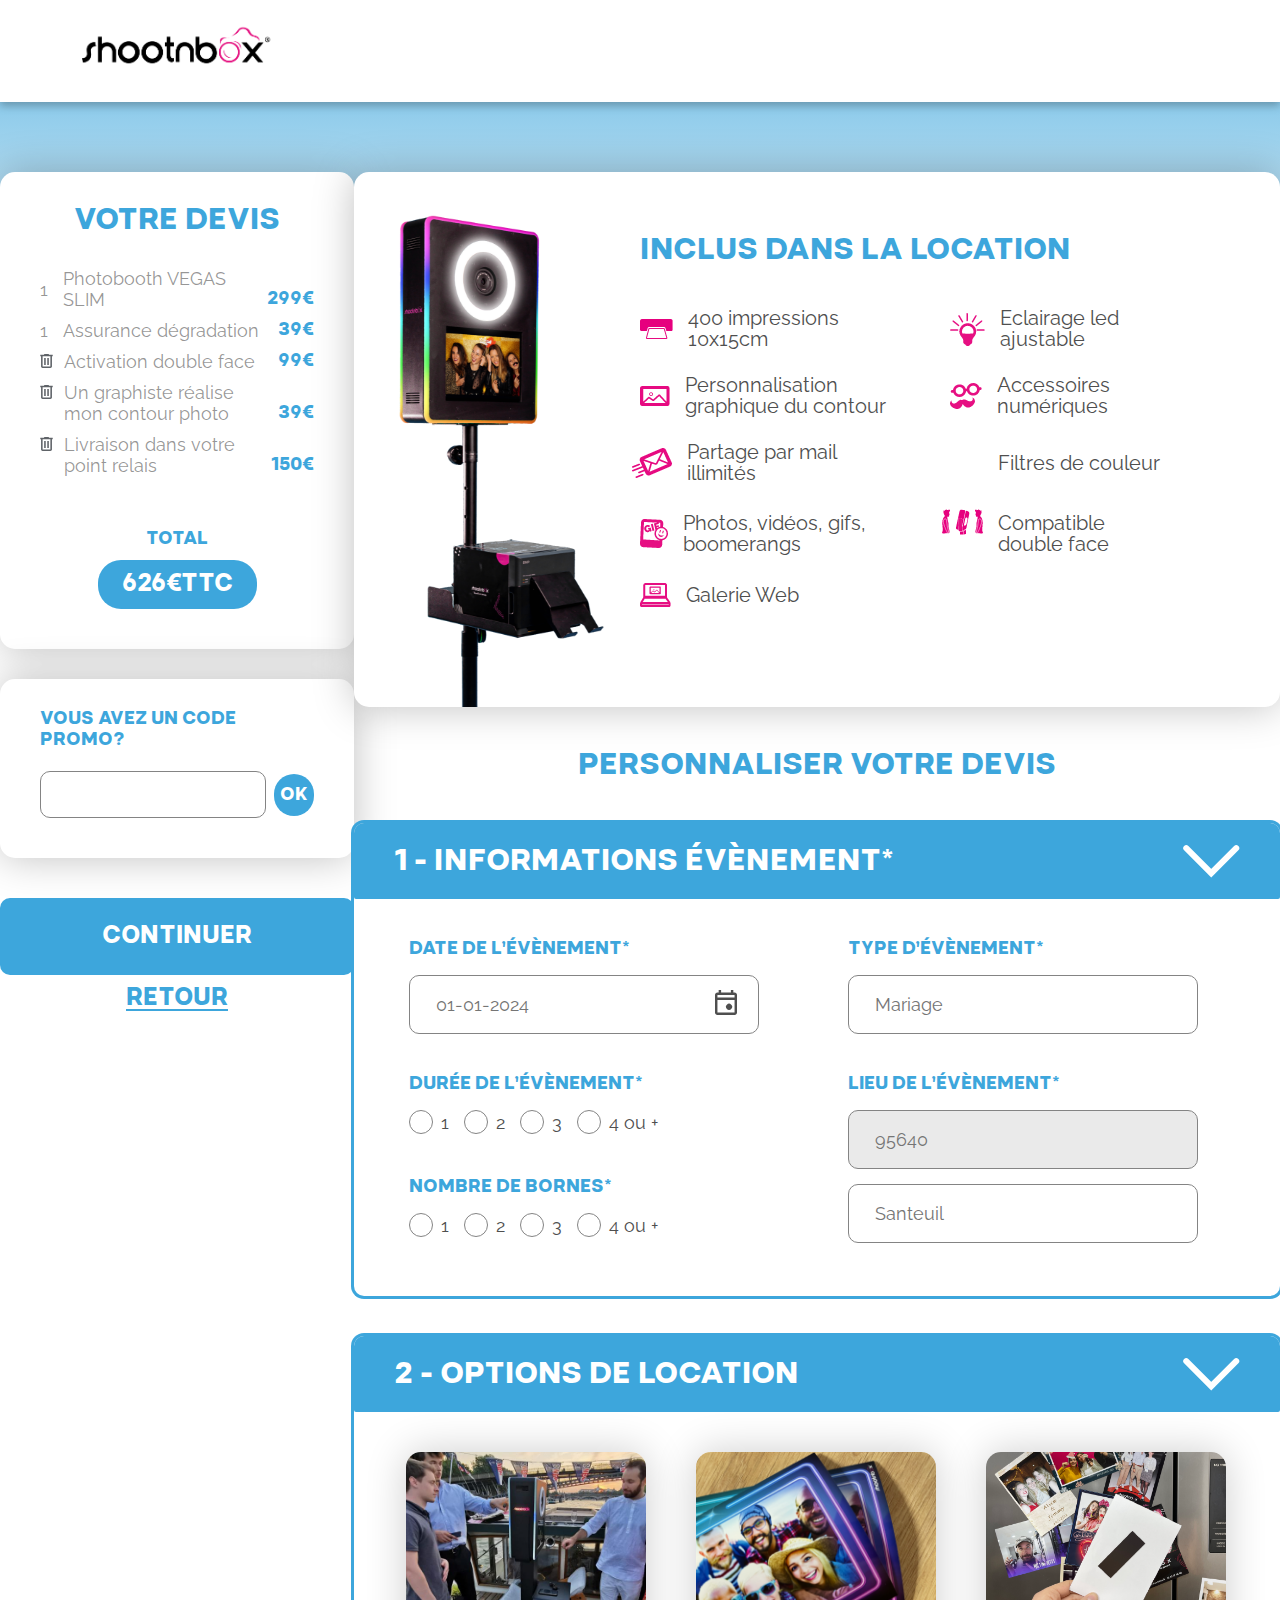
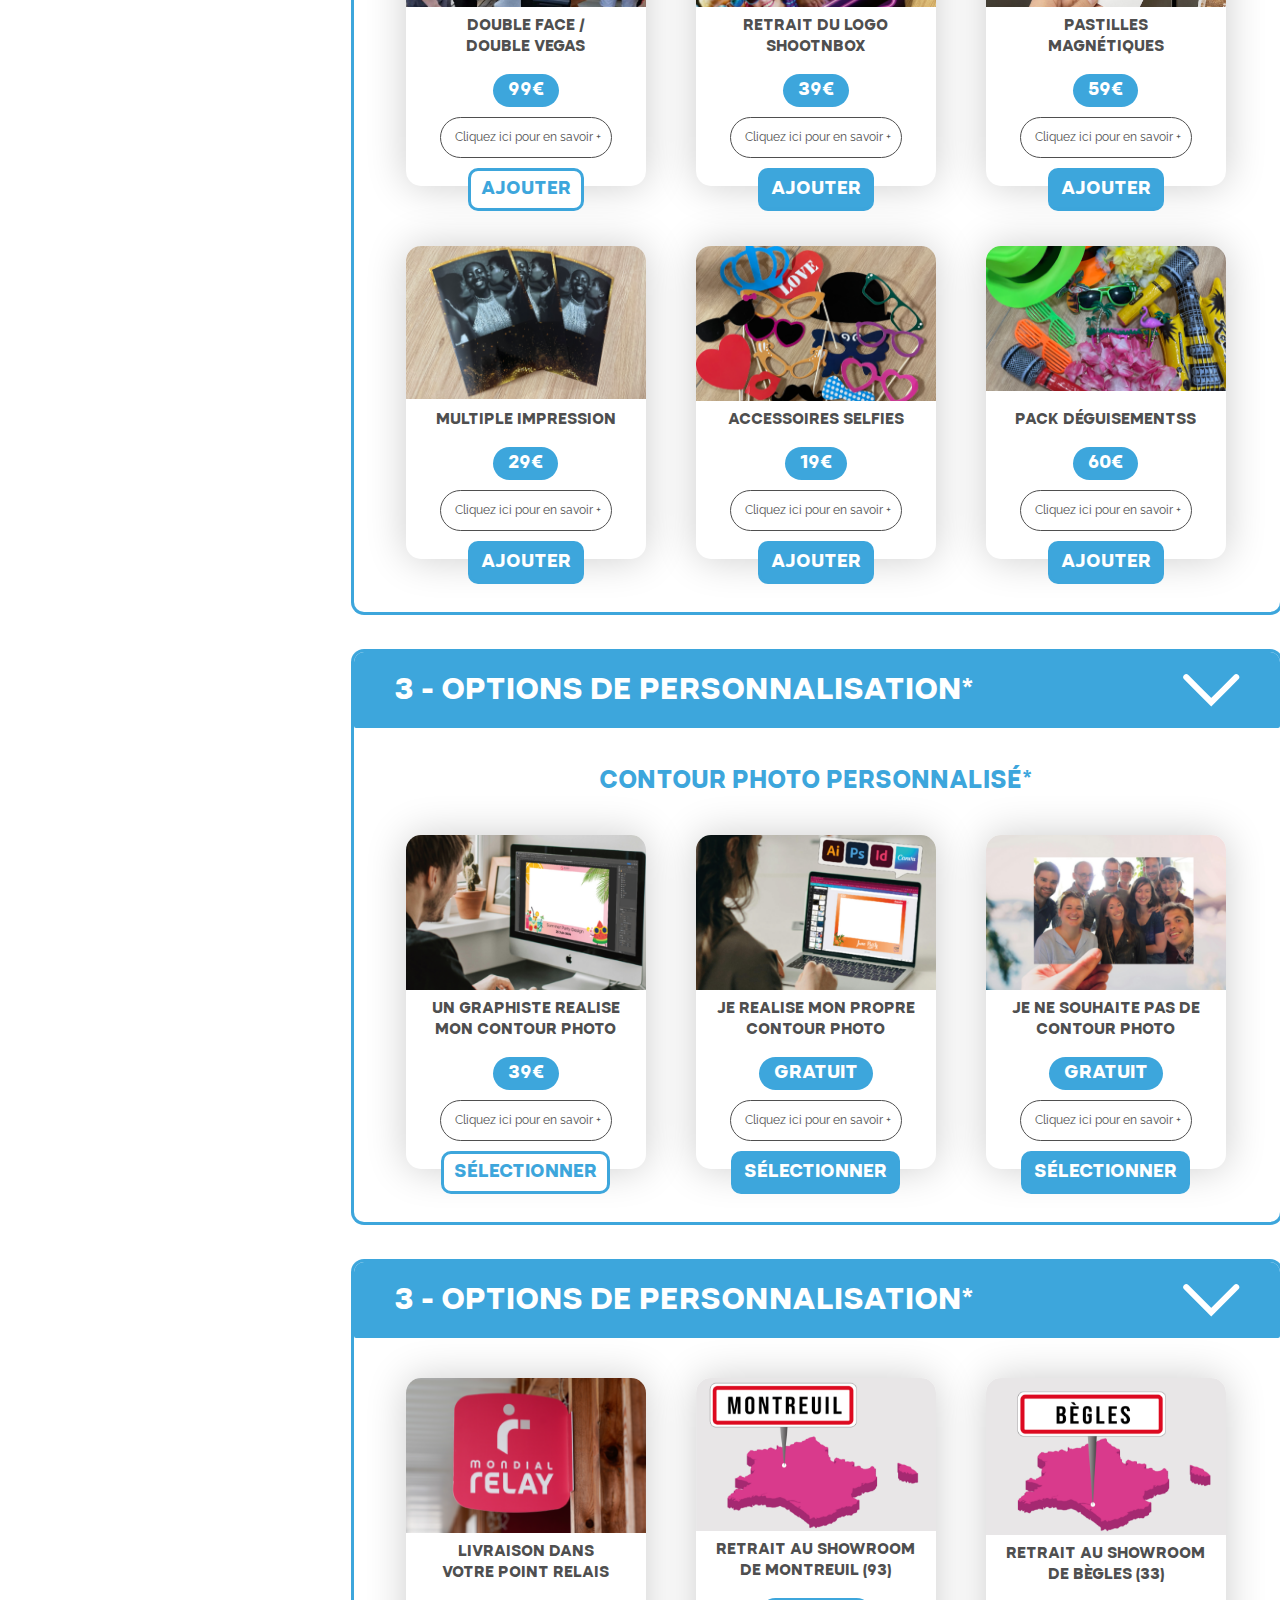
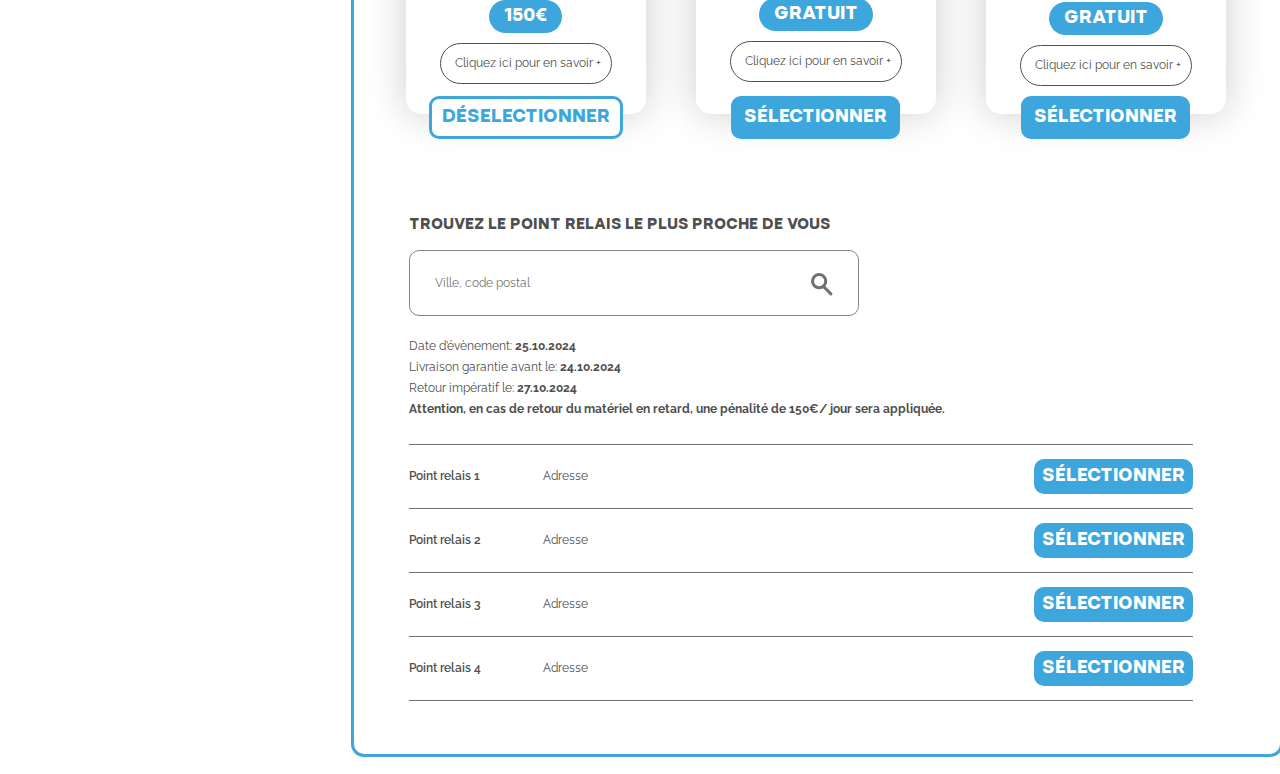
==== blue.html @ 7bb11d66 "init" ====
<!DOCTYPE html>
<html lang="ru">
<head>
    <meta charset="UTF-8">
    <meta name="viewport" content="width=device-width, initial-scale=1.0">

    <link rel="stylesheet" href="css/style.css">
    <link rel="icon" type="image/x-icon" href="favicon.ico">

    <title>shootnbox</title>
</head>
<body class="blue">
    <div class="wrapper">
        <header class="header">
            <div class="container">
                <img src="img/logo.svg" alt="shootnbox logo">
            </div>            
        </header>
        <main class="main">
            <section class="main-section">
                <div class="container cart-section">
                    <div class="cart__sidebar">
                        <div class="cart-sidebar__item cart__info">
                            <h3 class="title">VOTRE DEVIS</h3>
                            <ul class="cart-item__list">
                                <li class="cart-item__list-item primary-text">
                                    <span class="list-item__amount primary-text">1</span>
                                    Photobooth VEGAS SLIM
                                    <span class="list-item__price primary-text">299€</span>
                                </li>
                                <li class="cart-item__list-item primary-text">
                                    <span class="list-item__amount primary-text">1</span>
                                    Assurance dégradation
                                    <span class="list-item__price primary-text">39€</span>
                                </li>
                                <li class="cart-item__list-item primary-text">
                                    <button class="list-item__delete primary-text">
                                        <svg xmlns="http://www.w3.org/2000/svg" width="13" height="14" viewBox="0 0 12.68 14.265">
                                            <path id="delete_24dp_5F6368_FILL0_wght400_GRAD0_opsz24" d="M162.378-825.735a1.526,1.526,0,0,1-1.119-.466,1.526,1.526,0,0,1-.466-1.119v-10.3H160v-1.585h3.963V-840h4.755v.792h3.963v1.585h-.793v10.3a1.526,1.526,0,0,1-.466,1.119,1.526,1.526,0,0,1-1.119.466Zm7.925-11.888h-7.925v10.3H170.3Zm-6.34,8.718h1.585v-7.133h-1.585Zm3.17,0h1.585v-7.133h-1.585Zm-4.755-8.718v0Z" transform="translate(-160 840)" fill="#5f6368"/>
                                        </svg>                                          
                                    </button>
                                    Activation double face
                                    <span class="list-item__price primary-text">99€</span>
                                </li>
                                <li class="cart-item__list-item primary-text">
                                    <button class="list-item__delete primary-text">
                                        <svg xmlns="http://www.w3.org/2000/svg" width="13" height="14" viewBox="0 0 12.68 14.265">
                                            <path id="delete_24dp_5F6368_FILL0_wght400_GRAD0_opsz24" d="M162.378-825.735a1.526,1.526,0,0,1-1.119-.466,1.526,1.526,0,0,1-.466-1.119v-10.3H160v-1.585h3.963V-840h4.755v.792h3.963v1.585h-.793v10.3a1.526,1.526,0,0,1-.466,1.119,1.526,1.526,0,0,1-1.119.466Zm7.925-11.888h-7.925v10.3H170.3Zm-6.34,8.718h1.585v-7.133h-1.585Zm3.17,0h1.585v-7.133h-1.585Zm-4.755-8.718v0Z" transform="translate(-160 840)" fill="#5f6368"/>
                                        </svg>                                          
                                    </button>
                                    Un graphiste réalise mon contour photo
                                    <span class="list-item__price primary-text">39€</span>
                                </li>
                                <li class="cart-item__list-item primary-text">
                                    <button class="list-item__delete primary-text">
                                        <svg xmlns="http://www.w3.org/2000/svg" width="13" height="14" viewBox="0 0 12.68 14.265">
                                            <path id="delete_24dp_5F6368_FILL0_wght400_GRAD0_opsz24" d="M162.378-825.735a1.526,1.526,0,0,1-1.119-.466,1.526,1.526,0,0,1-.466-1.119v-10.3H160v-1.585h3.963V-840h4.755v.792h3.963v1.585h-.793v10.3a1.526,1.526,0,0,1-.466,1.119,1.526,1.526,0,0,1-1.119.466Zm7.925-11.888h-7.925v10.3H170.3Zm-6.34,8.718h1.585v-7.133h-1.585Zm3.17,0h1.585v-7.133h-1.585Zm-4.755-8.718v0Z" transform="translate(-160 840)" fill="#5f6368"/>
                                        </svg>                                          
                                    </button>
                                    Livraison dans votre point relais
                                    <span class="list-item__price primary-text">150€</span>
                                </li>
                            </ul>
                            <div class="cart-item__button-wrapper">
                                <p class="primary-text">TOTAL</p>
                                <button class="button text-large">626€TTC</button>
                            </div>
                        </div>
                        <div class="cart-sidebar__item cart__promo">
                            <p class="primary-text">VOUS AVEZ UN CODE PROMO?</p>
                            <div class="cart-promo__input-wrapper">
                                <input type="text" class="input primary-text">
                                <button class="button primary-text">OK</button>
                            </div>
                        </div>
                        <div class="cart-sidebar__button-wrapper">
                            <a href="#" class="button text-large">CONTINUER</a>
                            <a href="#" class="text-large">RETOUR</a>
                        </div>
                    </div>
                    <div class="cart__right">
                        <div class="cart__product-info">
                            <img src="img/product.png" alt="" class="procut-info__img">
                            <div class="product-info__content">
                                <h2 class="title">Inclus dans la location</h2>
                                <div class="product-info__advantages">
                                    <div class="product-info__advantages-item">
                                        <img src="img/product-svg1.png" alt="">
                                        <p class="primary-text">400 impressions <br>10x15cm</p>                                          
                                    </div>
                                    <div class="product-info__advantages-item">
                                        <img src="img/product-svg2.png" alt="">                                                                           
                                        <p class="primary-text">Eclairage led <br> ajustable</p>                                          
                                    </div>
                                    <div class="product-info__advantages-item">
                                        <img src="img/product-svg3.png" alt="">                                                                                                                                                                               
                                        <p class="primary-text">Personnalisation graphique du contour</p>                                          
                                    </div>
                                    <div class="product-info__advantages-item">
                                        <img src="img/product-svg4.png" alt="">                                                                                                                                                                               
                                        <p class="primary-text">Accessoires <br> numériques</p>                                          
                                    </div>
                                    <div class="product-info__advantages-item">
                                        <img src="img/product-svg5.png" alt="">                                                                                                                                                                               
                                        <p class="primary-text">Partage par mail <br>illimités</p>                                          
                                    </div>
                                    <div class="product-info__advantages-item">                                                                                                                                                                              
                                        <p class="primary-text">Filtres de couleur</p>                                          
                                    </div>
                                    <div class="product-info__advantages-item">
                                        <img src="img/product-svg6.png" alt="">                                                                                                                                                                               
                                        <p class="primary-text">Photos, vidéos, gifs, boomerangs</p>                                          
                                    </div>
                                    <div class="product-info__advantages-item">
                                        <img src="img/product-svg7.png" alt="">                                                                                                                                                                               
                                        <p class="primary-text">Compatible <br> double face</p>                                          
                                    </div>
                                    <div class="product-info__advantages-item">
                                        <img src="img/product-svg8.png" alt="">                                                                                                                                                                               
                                        <p class="primary-text">Galerie Web</p>                                          
                                    </div>
                                </div>
                            </div>
                        </div>
                        <div class="cart__personalization">
                            <h2 class="title">PERSONNALISER VOTRE DEVIS</h2>
                            <div class="cart-personalization__item">
                                <button class="cart-personalization__header">
                                    <h2 class="title">1 - INFORMATIONS ÉVÈNEMENT*</h2>
                                    <svg xmlns="http://www.w3.org/2000/svg" width="58.485" height="33.485" viewBox="0 0 58.485 33.485">
                                        <path id="Vector_4" data-name="Vector 4" d="M50,25,25,0,0,25" transform="translate(54.243 29.243) rotate(180)" fill="none" stroke="#fff" stroke-linecap="round" stroke-width="6"/>
                                    </svg>                                      
                                </button>
                                <div class="cart-personalization__dropdown personalization-dropdown__form-item">
                                    <div class="personalization-form__wrapper">
                                        <form class="personalization__form">
                                            <div class="personalization__input-wrapper">
                                                <label for="date" class="primary-text input__header">Date de l’évènement*</label>
                                                <input type="number" id="date" class="input" placeholder="01-01-2024">
                                                <button class="personalization__input-button">
                                                    <svg xmlns="http://www.w3.org/2000/svg" xmlns:xlink="http://www.w3.org/1999/xlink" width="22" height="25" viewBox="0 0 22 25">
                                                        <defs>
                                                          <clipPath id="clip-path">
                                                            <rect id="Calque_1_Frame_Clip_Content_Mask_" data-name="Calque_1 [Frame Clip Content Mask]" width="22" height="25" transform="translate(1135 1030)" fill="none"/>
                                                          </clipPath>
                                                        </defs>
                                                        <g id="Calque_1_Clip_Content_" data-name="Calque_1 (Clip Content)" transform="translate(-1135 -1030)" clip-path="url(#clip-path)">
                                                          <rect id="Calque_1_Frame_Background_" data-name="Calque_1 [Frame Background]" width="22" height="25" transform="translate(1135 1030)" fill="none"/>
                                                          <path id="Vector" d="M14.056,20a2.918,2.918,0,0,1-2.176-.913,3.22,3.22,0,0,1,0-4.45,3.05,3.05,0,0,1,4.351,0,3.22,3.22,0,0,1,0,4.45A2.946,2.946,0,0,1,14.056,20ZM2.444,25a2.329,2.329,0,0,1-1.723-.737A2.435,2.435,0,0,1,0,22.5V5A2.435,2.435,0,0,1,.721,3.237,2.329,2.329,0,0,1,2.444,2.5H3.667V0H6.111V2.5h9.778V0h2.444V2.5h1.222a2.329,2.329,0,0,1,1.723.737A2.435,2.435,0,0,1,22,5V22.5a2.435,2.435,0,0,1-.721,1.763A2.329,2.329,0,0,1,19.556,25Zm0-2.5H19.556V10H2.444Zm0-15H19.556V5H2.444Z" transform="translate(1135 1030)" fill="#4f4f4f"/>
                                                          <text id="durée_de_l_évènement" data-name="durée de l’évènement" transform="translate(804 1109.91)" fill="#da3a8d" font-size="18" font-family="Nominee-ExtraBold, Nominee" font-weight="800"><tspan x="0" y="14">DURÉE DE L’ÉVÈNEMENT</tspan></text>
                                                        </g>
                                                      </svg>                                                      
                                                </button>
                                            </div>
                                            <div class="personalization__input-wrapper">
                                                <label for="type" class="primary-text input__header">TYPE D’évènement*</label>
                                                <input type="text" id="type" class="input" placeholder="Mariage">
                                            </div>
                                        </form>
                                    </div>
                                    <div class="form-wrapper__container">
                                        <div class="personalization-form__wrapper">
                                            <form class="personalization__form personalization__form--radio">
                                                <p class="primary-text input__header">durée de l’évènement*</p>
                                                <div class="personalization__input-wrapper personalization__input-wrapper--radio">
                                                    <input type="radio" id="duration-1" name="duration" class="radio-input">
                                                    <label class="primary-text radio-input--style" for="duration-1">1</label>
                                                    <input type="radio" id="duration-2" name="duration" class="radio-input">
                                                    <label class="primary-text radio-input--style" for="duration-2">2</label>
                                                    <input type="radio" id="duration-3" name="duration" class="radio-input">
                                                    <label class="primary-text radio-input--style" for="duration-3">3</label>
                                                    <input type="radio" id="duration-4" name="duration" class="radio-input">
                                                    <label class="primary-text radio-input--style" for="duration-4">4 ou +</label>
                                                </div>
                                            </form>
                                            <form class="personalization__form personalization__form--radio">
                                                <p class="primary-text input__header">NOMBRE DE BORNES*</p>
                                                <div class="personalization__input-wrapper personalization__input-wrapper--radio">
                                                    <input type="radio" id="number-1" name="number" class="radio-input">
                                                    <label class="primary-text radio-input--style" for="number-1">1</label>
                                                    <input type="radio" id="number-2" name="number" class="radio-input">
                                                    <label class="primary-text radio-input--style" for="number-2">2</label>
                                                    <input type="radio" id="number-3" name="number" class="radio-input">
                                                    <label class="primary-text radio-input--style" for="number-3">3</label>
                                                    <input type="radio" id="number-4" name="number" class="radio-input">
                                                    <label class="primary-text radio-input--style" for="number-4">4 ou +</label>
                                                </div>
                                            </form>
                                        </div>
                                        <div class="personalization-form__wrapper">
                                            <form class="personalization__form">
                                                <div class="personalization__input-wrapper">
                                                    <label for="" class="primary-text input__header">LIEU de l’évènement*</label>
                                                    <input type="number" id="postcode" class="input" placeholder="95640" disabled>
                                                    <input type="city" id="type" class="input" placeholder="Santeuil">
                                                </div>
                                            </form>
                                        </div>
                                    </div>
                                </div>
                            </div>
                            <div class="cart-personalization__item">
                                <button class="cart-personalization__header">
                                    <h2 class="title">2 - OPTIONS de LOCATION</h2>
                                    <svg xmlns="http://www.w3.org/2000/svg" width="58.485" height="33.485" viewBox="0 0 58.485 33.485">
                                        <path id="Vector_4" data-name="Vector 4" d="M50,25,25,0,0,25" transform="translate(54.243 29.243) rotate(180)" fill="none" stroke="#fff" stroke-linecap="round" stroke-width="6"/>
                                    </svg>                                      
                                </button>
                                <div class="cart-personalization__dropdown">                     
                                    <div class="dropdown-card__wrapper">
                                        <div class="dropdown-card">
                                            <div class="dropdown-card__content">
                                                <img src="img/dropdown1.png" alt="" class="dropdown-card__img" style>
                                                <h3 class="primary-text">DOUBLE FACE / <br> DOUBLE VEGAS</h3>
                                                <span class="primary-text dropdown-card__price">99€</span>
                                                <button class="primary-text dropdown-card__details">Cliquez ici pour en savoir +</button>
                                            </div>
                                            <div class="dropdown-card__details-info" style="display: none;">
                                                <svg xmlns="http://www.w3.org/2000/svg" width="22" height="22" viewBox="0 0 22 22">
                                                    <g id="Сгруппировать_5" data-name="Сгруппировать 5" transform="translate(-1174 -2522)">
                                                      <g id="Ellipse_18" data-name="Ellipse 18" transform="translate(1174 2522)" fill="none" stroke="#4f4f4f" stroke-width="1">
                                                        <circle cx="11" cy="11" r="11" stroke="none"/>
                                                        <circle cx="11" cy="11" r="10.5" fill="none"/>
                                                      </g>
                                                      <g id="Сгруппировать_4" data-name="Сгруппировать 4" transform="translate(870 2163.5)">
                                                        <line id="Линия_1" data-name="Линия 1" x1="9" y2="10" transform="translate(310.5 364.5)" fill="none" stroke="#4f4f4f" stroke-linecap="round" stroke-width="2"/>
                                                        <line id="Линия_2" data-name="Линия 2" x2="9" y2="10" transform="translate(310.5 364.5)" fill="none" stroke="#4f4f4f" stroke-linecap="round" stroke-width="2"/>
                                                      </g>
                                                    </g>
                                                </svg>
                                                <h3 class="primary-text">JE RÉALISE MON PROPRE CONTOUR PHOTO</h3>
                                                 <p class="primary-text">Retrouvez notre catalogue de contour photo via notre outil en ligne gratuit. Vous pouvez ainsi choisir votre contour et ajouter le texte de votre choix.</p>                                                                                
                                            </div>
                                            <button class="dropdown-card__button dropdown-card__button--active button primary-text">AJOUTER</button>
                                        </div>
                                        <div class="dropdown-card">
                                            <div class="dropdown-card__content">
                                                <img src="img/dropdown2.png" alt="" class="dropdown-card__img">
                                                <h3 class="primary-text">RETRAIT DU LOGO SHOOTNBOX</h3>
                                                <span class="primary-text dropdown-card__price">39€</span>
                                                <button class="primary-text dropdown-card__details">Cliquez ici pour en savoir +</button>
                                            </div>
                                            <div class="dropdown-card__details-info" style="display: none;">
                                                <svg xmlns="http://www.w3.org/2000/svg" width="22" height="22" viewBox="0 0 22 22">
                                                    <g id="Сгруппировать_5" data-name="Сгруппировать 5" transform="translate(-1174 -2522)">
                                                      <g id="Ellipse_18" data-name="Ellipse 18" transform="translate(1174 2522)" fill="none" stroke="#4f4f4f" stroke-width="1">
                                                        <circle cx="11" cy="11" r="11" stroke="none"/>
                                                        <circle cx="11" cy="11" r="10.5" fill="none"/>
                                                      </g>
                                                      <g id="Сгруппировать_4" data-name="Сгруппировать 4" transform="translate(870 2163.5)">
                                                        <line id="Линия_1" data-name="Линия 1" x1="9" y2="10" transform="translate(310.5 364.5)" fill="none" stroke="#4f4f4f" stroke-linecap="round" stroke-width="2"/>
                                                        <line id="Линия_2" data-name="Линия 2" x2="9" y2="10" transform="translate(310.5 364.5)" fill="none" stroke="#4f4f4f" stroke-linecap="round" stroke-width="2"/>
                                                      </g>
                                                    </g>
                                                </svg>
                                                <h3 class="primary-text">JE RÉALISE MON PROPRE CONTOUR PHOTO</h3>
                                                 <p class="primary-text">Retrouvez notre catalogue de contour photo via notre outil en ligne gratuit. Vous pouvez ainsi choisir votre contour et ajouter le texte de votre choix.</p>                                                                                
                                            </div>
                                            <button class="dropdown-card__button button primary-text">AJOUTER</button>
                                        </div>
                                        <div class="dropdown-card">
                                            <div class="dropdown-card__content">
                                                <img src="img/dropdown3.png" alt="" class="dropdown-card__img">
                                                <h3 class="primary-text">PASTILLES <br>MAGNÉTIQUES</h3>
                                                <span class="primary-text dropdown-card__price">59€</span>
                                                <button class="primary-text dropdown-card__details">Cliquez ici pour en savoir +</button>
                                            </div>
                                            <div class="dropdown-card__details-info" style="display: none;">
                                                <svg xmlns="http://www.w3.org/2000/svg" width="22" height="22" viewBox="0 0 22 22">
                                                    <g id="Сгруппировать_5" data-name="Сгруппировать 5" transform="translate(-1174 -2522)">
                                                      <g id="Ellipse_18" data-name="Ellipse 18" transform="translate(1174 2522)" fill="none" stroke="#4f4f4f" stroke-width="1">
                                                        <circle cx="11" cy="11" r="11" stroke="none"/>
                                                        <circle cx="11" cy="11" r="10.5" fill="none"/>
                                                      </g>
                                                      <g id="Сгруппировать_4" data-name="Сгруппировать 4" transform="translate(870 2163.5)">
                                                        <line id="Линия_1" data-name="Линия 1" x1="9" y2="10" transform="translate(310.5 364.5)" fill="none" stroke="#4f4f4f" stroke-linecap="round" stroke-width="2"/>
                                                        <line id="Линия_2" data-name="Линия 2" x2="9" y2="10" transform="translate(310.5 364.5)" fill="none" stroke="#4f4f4f" stroke-linecap="round" stroke-width="2"/>
                                                      </g>
                                                    </g>
                                                </svg>
                                                <h3 class="primary-text">JE RÉALISE MON PROPRE CONTOUR PHOTO</h3>
                                                 <p class="primary-text">Retrouvez notre catalogue de contour photo via notre outil en ligne gratuit. Vous pouvez ainsi choisir votre contour et ajouter le texte de votre choix.</p>                                                                                
                                            </div>
                                            <button class="dropdown-card__button button primary-text">AJOUTER</button>
                                        </div>
                                        <div class="dropdown-card">
                                            <div class="dropdown-card__content">
                                                <img src="img/dropdown4.png" alt="" class="dropdown-card__img">
                                                <h3 class="primary-text">MULTIPLE IMPRESSION</h3>
                                                <span class="primary-text dropdown-card__price">29€</span>
                                                <button class="primary-text dropdown-card__details">Cliquez ici pour en savoir +</button>
                                            </div>
                                            <div class="dropdown-card__details-info" style="display: none;">
                                                <svg xmlns="http://www.w3.org/2000/svg" width="22" height="22" viewBox="0 0 22 22">
                                                    <g id="Сгруппировать_5" data-name="Сгруппировать 5" transform="translate(-1174 -2522)">
                                                      <g id="Ellipse_18" data-name="Ellipse 18" transform="translate(1174 2522)" fill="none" stroke="#4f4f4f" stroke-width="1">
                                                        <circle cx="11" cy="11" r="11" stroke="none"/>
                                                        <circle cx="11" cy="11" r="10.5" fill="none"/>
                                                      </g>
                                                      <g id="Сгруппировать_4" data-name="Сгруппировать 4" transform="translate(870 2163.5)">
                                                        <line id="Линия_1" data-name="Линия 1" x1="9" y2="10" transform="translate(310.5 364.5)" fill="none" stroke="#4f4f4f" stroke-linecap="round" stroke-width="2"/>
                                                        <line id="Линия_2" data-name="Линия 2" x2="9" y2="10" transform="translate(310.5 364.5)" fill="none" stroke="#4f4f4f" stroke-linecap="round" stroke-width="2"/>
                                                      </g>
                                                    </g>
                                                </svg>
                                                <h3 class="primary-text">JE RÉALISE MON PROPRE CONTOUR PHOTO</h3>
                                                 <p class="primary-text">Retrouvez notre catalogue de contour photo via notre outil en ligne gratuit. Vous pouvez ainsi choisir votre contour et ajouter le texte de votre choix.</p>                                                                                
                                            </div>
                                            <button class="dropdown-card__button button primary-text">AJOUTER</button>
                                        </div>
                                        <div class="dropdown-card">
                                            <div class="dropdown-card__content">
                                                <img src="img/dropdown5.png" alt="" class="dropdown-card__img">
                                                <h3 class="primary-text">ACCESSOIRES SELFIES</h3>
                                                <span class="primary-text dropdown-card__price">19€</span>
                                                <button class="primary-text dropdown-card__details">Cliquez ici pour en savoir +</button>
                                            </div>
                                            <div class="dropdown-card__details-info" style="display: none;">
                                                <svg xmlns="http://www.w3.org/2000/svg" width="22" height="22" viewBox="0 0 22 22">
                                                    <g id="Сгруппировать_5" data-name="Сгруппировать 5" transform="translate(-1174 -2522)">
                                                      <g id="Ellipse_18" data-name="Ellipse 18" transform="translate(1174 2522)" fill="none" stroke="#4f4f4f" stroke-width="1">
                                                        <circle cx="11" cy="11" r="11" stroke="none"/>
                                                        <circle cx="11" cy="11" r="10.5" fill="none"/>
                                                      </g>
                                                      <g id="Сгруппировать_4" data-name="Сгруппировать 4" transform="translate(870 2163.5)">
                                                        <line id="Линия_1" data-name="Линия 1" x1="9" y2="10" transform="translate(310.5 364.5)" fill="none" stroke="#4f4f4f" stroke-linecap="round" stroke-width="2"/>
                                                        <line id="Линия_2" data-name="Линия 2" x2="9" y2="10" transform="translate(310.5 364.5)" fill="none" stroke="#4f4f4f" stroke-linecap="round" stroke-width="2"/>
                                                      </g>
                                                    </g>
                                                </svg>
                                                <h3 class="primary-text">JE RÉALISE MON PROPRE CONTOUR PHOTO</h3>
                                                 <p class="primary-text">Retrouvez notre catalogue de contour photo via notre outil en ligne gratuit. Vous pouvez ainsi choisir votre contour et ajouter le texte de votre choix.</p>                                                                                
                                            </div>
                                            <button class="dropdown-card__button button primary-text">AJOUTER</button>
                                        </div>
                                        <div class="dropdown-card">
                                            <div class="dropdown-card__content">
                                                <img src="img/dropdown6.png" alt="" class="dropdown-card__img">
                                                <h3 class="primary-text">PACK DÉGUISEMENTSS</h3>
                                                <span class="primary-text dropdown-card__price">60€</span>
                                                <button class="primary-text dropdown-card__details">Cliquez ici pour en savoir +</button>
                                            </div>
                                            <div class="dropdown-card__details-info" style="display: none;">
                                                <svg xmlns="http://www.w3.org/2000/svg" width="22" height="22" viewBox="0 0 22 22">
                                                    <g id="Сгруппировать_5" data-name="Сгруппировать 5" transform="translate(-1174 -2522)">
                                                      <g id="Ellipse_18" data-name="Ellipse 18" transform="translate(1174 2522)" fill="none" stroke="#4f4f4f" stroke-width="1">
                                                        <circle cx="11" cy="11" r="11" stroke="none"/>
                                                        <circle cx="11" cy="11" r="10.5" fill="none"/>
                                                      </g>
                                                      <g id="Сгруппировать_4" data-name="Сгруппировать 4" transform="translate(870 2163.5)">
                                                        <line id="Линия_1" data-name="Линия 1" x1="9" y2="10" transform="translate(310.5 364.5)" fill="none" stroke="#4f4f4f" stroke-linecap="round" stroke-width="2"/>
                                                        <line id="Линия_2" data-name="Линия 2" x2="9" y2="10" transform="translate(310.5 364.5)" fill="none" stroke="#4f4f4f" stroke-linecap="round" stroke-width="2"/>
                                                      </g>
                                                    </g>
                                                </svg>
                                                <h3 class="primary-text">JE RÉALISE MON PROPRE CONTOUR PHOTO</h3>
                                                 <p class="primary-text">Retrouvez notre catalogue de contour photo via notre outil en ligne gratuit. Vous pouvez ainsi choisir votre contour et ajouter le texte de votre choix.</p>                                                                                
                                            </div>
                                            <button class="dropdown-card__button button primary-text">AJOUTER</button>
                                        </div>
                                    </div>
                                </div>
                            </div>
                            <div class="cart-personalization__item">
                                <button class="cart-personalization__header">
                                    <h2 class="title">3 - OPTIONS de PERSONNALISATION*</h2>
                                    <svg xmlns="http://www.w3.org/2000/svg" width="58.485" height="33.485" viewBox="0 0 58.485 33.485">
                                        <path id="Vector_4" data-name="Vector 4" d="M50,25,25,0,0,25" transform="translate(54.243 29.243) rotate(180)" fill="none" stroke="#fff" stroke-linecap="round" stroke-width="6"/>
                                    </svg>                                      
                                </button>
                                <div class="cart-personalization__dropdown">
                                    <h2 class="text-large">CONTOUR PHOTO PERSONNALISÉ*</h2>
                                    <div class="dropdown-card__wrapper">
                                        <div class="dropdown-card">
                                            <div class="dropdown-card__content">
                                                <img src="img/dropdown7.png" alt="" class="dropdown-card__img" style>
                                                <h3 class="primary-text">un graphiste realise <br>mon contour PHOTO</h3>
                                                <span class="primary-text dropdown-card__price">39€</span>
                                                <button class="primary-text dropdown-card__details">Cliquez ici pour en savoir +</button>
                                            </div>
                                            <div class="dropdown-card__details-info" style="display: none;">
                                                <svg xmlns="http://www.w3.org/2000/svg" width="22" height="22" viewBox="0 0 22 22">
                                                    <g id="Сгруппировать_5" data-name="Сгруппировать 5" transform="translate(-1174 -2522)">
                                                      <g id="Ellipse_18" data-name="Ellipse 18" transform="translate(1174 2522)" fill="none" stroke="#4f4f4f" stroke-width="1">
                                                        <circle cx="11" cy="11" r="11" stroke="none"/>
                                                        <circle cx="11" cy="11" r="10.5" fill="none"/>
                                                      </g>
                                                      <g id="Сгруппировать_4" data-name="Сгруппировать 4" transform="translate(870 2163.5)">
                                                        <line id="Линия_1" data-name="Линия 1" x1="9" y2="10" transform="translate(310.5 364.5)" fill="none" stroke="#4f4f4f" stroke-linecap="round" stroke-width="2"/>
                                                        <line id="Линия_2" data-name="Линия 2" x2="9" y2="10" transform="translate(310.5 364.5)" fill="none" stroke="#4f4f4f" stroke-linecap="round" stroke-width="2"/>
                                                      </g>
                                                    </g>
                                                </svg>
                                                <h3 class="primary-text">JE RÉALISE MON PROPRE CONTOUR PHOTO</h3>
                                                 <p class="primary-text">Retrouvez notre catalogue de contour photo via notre outil en ligne gratuit. Vous pouvez ainsi choisir votre contour et ajouter le texte de votre choix.</p>                                                                                
                                            </div>
                                            <button class="dropdown-card__button dropdown-card__button--active button primary-text">SÉLECTIONNER</button>
                                        </div>
                                        <div class="dropdown-card">
                                            <div class="dropdown-card__content">
                                                <img src="img/dropdown8.png" alt="" class="dropdown-card__img">
                                                <h3 class="primary-text">JE REALISE MON PROPRE CONTOUR PHOTO</h3>
                                                <span class="primary-text dropdown-card__price">GRATUIT</span>
                                                <button class="primary-text dropdown-card__details">Cliquez ici pour en savoir +</button>
                                            </div>
                                            <div class="dropdown-card__details-info" style="display: none;">
                                                <svg xmlns="http://www.w3.org/2000/svg" width="22" height="22" viewBox="0 0 22 22">
                                                    <g id="Сгруппировать_5" data-name="Сгруппировать 5" transform="translate(-1174 -2522)">
                                                      <g id="Ellipse_18" data-name="Ellipse 18" transform="translate(1174 2522)" fill="none" stroke="#4f4f4f" stroke-width="1">
                                                        <circle cx="11" cy="11" r="11" stroke="none"/>
                                                        <circle cx="11" cy="11" r="10.5" fill="none"/>
                                                      </g>
                                                      <g id="Сгруппировать_4" data-name="Сгруппировать 4" transform="translate(870 2163.5)">
                                                        <line id="Линия_1" data-name="Линия 1" x1="9" y2="10" transform="translate(310.5 364.5)" fill="none" stroke="#4f4f4f" stroke-linecap="round" stroke-width="2"/>
                                                        <line id="Линия_2" data-name="Линия 2" x2="9" y2="10" transform="translate(310.5 364.5)" fill="none" stroke="#4f4f4f" stroke-linecap="round" stroke-width="2"/>
                                                      </g>
                                                    </g>
                                                </svg>
                                                <h3 class="primary-text">JE RÉALISE MON PROPRE CONTOUR PHOTO</h3>
                                                 <p class="primary-text">Retrouvez notre catalogue de contour photo via notre outil en ligne gratuit. Vous pouvez ainsi choisir votre contour et ajouter le texte de votre choix.</p>                                                                                
                                            </div>
                                            <button class="dropdown-card__button button primary-text">SÉLECTIONNER</button>
                                        </div>
                                        <div class="dropdown-card">
                                            <div class="dropdown-card__content">
                                                <img src="img/dropdown9.png" alt="" class="dropdown-card__img">
                                                <h3 class="primary-text">JE NE SOUHAITE PAS DE CONTOUR PHOTO</h3>
                                                <span class="primary-text dropdown-card__price">GRATUIT</span>
                                                <button class="primary-text dropdown-card__details">Cliquez ici pour en savoir +</button>
                                            </div>
                                            <div class="dropdown-card__details-info" style="display: none;">
                                                <svg xmlns="http://www.w3.org/2000/svg" width="22" height="22" viewBox="0 0 22 22">
                                                    <g id="Сгруппировать_5" data-name="Сгруппировать 5" transform="translate(-1174 -2522)">
                                                      <g id="Ellipse_18" data-name="Ellipse 18" transform="translate(1174 2522)" fill="none" stroke="#4f4f4f" stroke-width="1">
                                                        <circle cx="11" cy="11" r="11" stroke="none"/>
                                                        <circle cx="11" cy="11" r="10.5" fill="none"/>
                                                      </g>
                                                      <g id="Сгруппировать_4" data-name="Сгруппировать 4" transform="translate(870 2163.5)">
                                                        <line id="Линия_1" data-name="Линия 1" x1="9" y2="10" transform="translate(310.5 364.5)" fill="none" stroke="#4f4f4f" stroke-linecap="round" stroke-width="2"/>
                                                        <line id="Линия_2" data-name="Линия 2" x2="9" y2="10" transform="translate(310.5 364.5)" fill="none" stroke="#4f4f4f" stroke-linecap="round" stroke-width="2"/>
                                                      </g>
                                                    </g>
                                                </svg>
                                                <h3 class="primary-text">JE RÉALISE MON PROPRE CONTOUR PHOTO</h3>
                                                 <p class="primary-text">Retrouvez notre catalogue de contour photo via notre outil en ligne gratuit. Vous pouvez ainsi choisir votre contour et ajouter le texte de votre choix.</p>                                                                                
                                            </div>
                                            <button class="dropdown-card__button button primary-text">SÉLECTIONNER</button>
                                        </div>
                                    </div>  
                                </div>
                            </div>
                            <div class="cart-personalization__item">
                                <button class="cart-personalization__header">
                                    <h2 class="title">3 - OPTIONS de PERSONNALISATION*</h2>
                                    <svg xmlns="http://www.w3.org/2000/svg" width="58.485" height="33.485" viewBox="0 0 58.485 33.485">
                                        <path id="Vector_4" data-name="Vector 4" d="M50,25,25,0,0,25" transform="translate(54.243 29.243) rotate(180)" fill="none" stroke="#fff" stroke-linecap="round" stroke-width="6"/>
                                    </svg>                                      
                                </button>
                                <div class="cart-personalization__dropdown cart-personalization__dropdown-adress">
                                    <div class="dropdown-card__wrapper">
                                        <div class="dropdown-card">
                                            <div class="dropdown-card__content">
                                                <img src="img/dropdown10.png" alt="" class="dropdown-card__img" style>
                                                <h3 class="primary-text">LIVRAISON dans <br> votre point relais</h3>
                                                <span class="primary-text dropdown-card__price">150€</span>
                                                <button class="primary-text dropdown-card__details">Cliquez ici pour en savoir +</button>
                                            </div>
                                            <div class="dropdown-card__details-info" style="display: none;">
                                                <svg xmlns="http://www.w3.org/2000/svg" width="22" height="22" viewBox="0 0 22 22">
                                                    <g id="Сгруппировать_5" data-name="Сгруппировать 5" transform="translate(-1174 -2522)">
                                                      <g id="Ellipse_18" data-name="Ellipse 18" transform="translate(1174 2522)" fill="none" stroke="#4f4f4f" stroke-width="1">
                                                        <circle cx="11" cy="11" r="11" stroke="none"/>
                                                        <circle cx="11" cy="11" r="10.5" fill="none"/>
                                                      </g>
                                                      <g id="Сгруппировать_4" data-name="Сгруппировать 4" transform="translate(870 2163.5)">
                                                        <line id="Линия_1" data-name="Линия 1" x1="9" y2="10" transform="translate(310.5 364.5)" fill="none" stroke="#4f4f4f" stroke-linecap="round" stroke-width="2"/>
                                                        <line id="Линия_2" data-name="Линия 2" x2="9" y2="10" transform="translate(310.5 364.5)" fill="none" stroke="#4f4f4f" stroke-linecap="round" stroke-width="2"/>
                                                      </g>
                                                    </g>
                                                </svg>
                                                <h3 class="primary-text">JE RÉALISE MON PROPRE CONTOUR PHOTO</h3>
                                                 <p class="primary-text">Retrouvez notre catalogue de contour photo via notre outil en ligne gratuit. Vous pouvez ainsi choisir votre contour et ajouter le texte de votre choix.</p>                                                                                
                                            </div>
                                            <button class="dropdown-card__button dropdown-card__button--active button primary-text">DÉSELECTIONNER</button>
                                        </div>
                                        <div class="dropdown-card">
                                            <div class="dropdown-card__content">
                                                <img src="img/dropdown11.png" alt="" class="dropdown-card__img">
                                                <h3 class="primary-text">RETRAIT AU SHOWROOM <br> DE MONTREUIL (93)</h3>
                                                <span class="primary-text dropdown-card__price">GRATUIT</span>
                                                <button class="primary-text dropdown-card__details">Cliquez ici pour en savoir +</button>
                                            </div>
                                            <div class="dropdown-card__details-info" style="display: none;">
                                                <svg xmlns="http://www.w3.org/2000/svg" width="22" height="22" viewBox="0 0 22 22">
                                                    <g id="Сгруппировать_5" data-name="Сгруппировать 5" transform="translate(-1174 -2522)">
                                                      <g id="Ellipse_18" data-name="Ellipse 18" transform="translate(1174 2522)" fill="none" stroke="#4f4f4f" stroke-width="1">
                                                        <circle cx="11" cy="11" r="11" stroke="none"/>
                                                        <circle cx="11" cy="11" r="10.5" fill="none"/>
                                                      </g>
                                                      <g id="Сгруппировать_4" data-name="Сгруппировать 4" transform="translate(870 2163.5)">
                                                        <line id="Линия_1" data-name="Линия 1" x1="9" y2="10" transform="translate(310.5 364.5)" fill="none" stroke="#4f4f4f" stroke-linecap="round" stroke-width="2"/>
                                                        <line id="Линия_2" data-name="Линия 2" x2="9" y2="10" transform="translate(310.5 364.5)" fill="none" stroke="#4f4f4f" stroke-linecap="round" stroke-width="2"/>
                                                      </g>
                                                    </g>
                                                </svg>
                                                <h3 class="primary-text">JE RÉALISE MON PROPRE CONTOUR PHOTO</h3>
                                                 <p class="primary-text">Retrouvez notre catalogue de contour photo via notre outil en ligne gratuit. Vous pouvez ainsi choisir votre contour et ajouter le texte de votre choix.</p>                                                                                
                                            </div>
                                            <button class="dropdown-card__button button primary-text">SÉLECTIONNER</button>
                                        </div>
                                        <div class="dropdown-card">
                                            <div class="dropdown-card__content">
                                                <img src="img/dropdown12.png" alt="" class="dropdown-card__img">
                                                <h3 class="primary-text">RETRAIT AU SHOWROOM <br> DE BÈGLES (33)</h3>
                                                <span class="primary-text dropdown-card__price">GRATUIT</span>
                                                <button class="primary-text dropdown-card__details">Cliquez ici pour en savoir +</button>
                                            </div>
                                            <div class="dropdown-card__details-info" style="display: none;">
                                                <svg xmlns="http://www.w3.org/2000/svg" width="22" height="22" viewBox="0 0 22 22">
                                                    <g id="Сгруппировать_5" data-name="Сгруппировать 5" transform="translate(-1174 -2522)">
                                                      <g id="Ellipse_18" data-name="Ellipse 18" transform="translate(1174 2522)" fill="none" stroke="#4f4f4f" stroke-width="1">
                                                        <circle cx="11" cy="11" r="11" stroke="none"/>
                                                        <circle cx="11" cy="11" r="10.5" fill="none"/>
                                                      </g>
                                                      <g id="Сгруппировать_4" data-name="Сгруппировать 4" transform="translate(870 2163.5)">
                                                        <line id="Линия_1" data-name="Линия 1" x1="9" y2="10" transform="translate(310.5 364.5)" fill="none" stroke="#4f4f4f" stroke-linecap="round" stroke-width="2"/>
                                                        <line id="Линия_2" data-name="Линия 2" x2="9" y2="10" transform="translate(310.5 364.5)" fill="none" stroke="#4f4f4f" stroke-linecap="round" stroke-width="2"/>
                                                      </g>
                                                    </g>
                                                </svg>
                                                <h3 class="primary-text">JE RÉALISE MON PROPRE CONTOUR PHOTO</h3>
                                                 <p class="primary-text">Retrouvez notre catalogue de contour photo via notre outil en ligne gratuit. Vous pouvez ainsi choisir votre contour et ajouter le texte de votre choix.</p>                                                                                
                                            </div>
                                            <button class="dropdown-card__button button primary-text">SÉLECTIONNER</button>
                                        </div>
                                    </div>  
                                    <div class="dropdown-adress__wrapper">
                                        <h3 class="primary-text">TROUVEZ LE POINT RELAIS LE PLUS PROCHE DE VOUS</h3>
                                        <input type="number" class="input input__postal-search" placeholder="Ville, code postal">
                                        <div class="dropdown-adress__detail">
                                            <p class="primary-text">Date d’évènement: <span>25.10.2024</span></p>
                                            <p class="primary-text">Livraison garantie avant le: <span>24.10.2024</span></p>
                                            <p class="primary-text">Retour impératif le: <span>27.10.2024</span></p>
                                            <p class="primary-text"><span>Attention, en cas de retour du matériel en retard, une pénalité de 150€/ jour sera appliquée.</span></p>
                                        </div>
                                        <ul class="dropdown-adress__list">
                                            <li class="primary-text">
                                                <p>Point relais 1</p>
                                                <span>Adresse</span>
                                                <button class="button primary-text">SÉLECTIONNER</button>
                                            </li>
                                            <li class="primary-text">
                                                <p>Point relais 2</p>
                                                <span>Adresse</span>
                                                <button class="button primary-text">SÉLECTIONNER</button>
                                            </li>
                                            <li class="primary-text">
                                                <p>Point relais 3</p>
                                                <span>Adresse</span>
                                                <button class="button primary-text">SÉLECTIONNER</button>
                                            </li>
                                            <li class="primary-text">
                                                <p>Point relais 4</p>
                                                <span>Adresse</span>
                                                <button class="button primary-text">SÉLECTIONNER</button>
                                            </li>
                                            <li class="primary-text">
                                                <p>Point relais 5</p>
                                                <span>Adresse</span>
                                                <button class="button primary-text">SÉLECTIONNER</button>
                                            </li>
                                            <li class="primary-text">
                                                <p>Point relais 6</p>
                                                <span>Adresse</span>
                                                <button class="button primary-text">SÉLECTIONNER</button>
                                            </li>
                                        </ul>
                                    </div>
                                </div>
                            </div>
                        </div>
                    </div>
                </div>
            </section>              
        </main>
    </div>
    
    <script src="js/main.js"></script>
    <script src="js/phone-mask.js"></script>
</body>
</html>
---- css/style.css ----
@font-face {
    font-family: "Nominee";
    src: url('../fonts/Nominee-ExtraBold.woff2') format('woff2'),
        url('../fonts/Nominee-ExtraBold.woff') format('woff'),
        url('../fonts/Nominee-ExtraBold.ttf') format('truetype');
    font-weight: 800;
    font-style: normal;
    font-display: swap;
}

@font-face {
    font-family: "Raleway";
    src: url('../fonts/Raleway-Bold.woff2') format('woff2'),
        url('../fonts/Raleway-Bold.woff') format('woff'),
        url('../fonts/Raleway-Bold.ttf') format('truetype');
    font-weight: 700;
    font-style: normal;
    font-display: swap;
}

@font-face {
    font-family: "Raleway";
    src: url('../fonts/Raleway-SemiBold.woff2') format('woff2'),
        url('../fonts/Raleway-SemiBold.woff') format('woff'),
        url('../fonts/Raleway-SemiBold.ttf') format('truetype');
    font-weight: 600;
    font-style: normal;
    font-display: swap;
}

@font-face {
    font-family: "Raleway";
    src: url('../fonts/Raleway-Regular.woff2') format('woff2'),
        url('../fonts/Raleway-Regular.woff') format('woff'),
        url('../fonts/Raleway-Regular.ttf') format('truetype');
    font-weight: 400;
    font-style: normal;
    font-display: swap;
}

:root {
    --font-primary: "Raleway";
    --font-nominee: "Nominee";
    --color-primary: #4F4F4F;
    --color-accent: #DA3A8D ;
    --color-accent2: #E3763E;
    --color-accent3: #3DA6DC;
    --color-accent4: #4DAD58;
    --color-accent5: #59579F;
    --color-white: #ffffff;
    --color-lightgrey: #CECECE;
    --color-lightgrey2: #EAEAEA;
    --color-grey: #848484;
    --color-grey2: #707070;
    --color-primary-60: rgba(79,79,79,0.6);
    --boxshadow-button: 0 3px 6px rgba(0,0,0,0.16);
    --boxshadow-card: 0 0px 40px rgba(0,0,0,0.25);
    --boxshadow-card2: 0 0px 40px rgba(0,0,0,0.2);
    --gradient: linear-gradient(#da3a8d 0%, #fff 100%);
}

:root:has(body.orange) {    
    --color-accent: #E3763E;   
    --gradient: linear-gradient(#E3763E 0%, #fff 100%); 
}

:root:has(body.blue) {    
    --color-accent: #3DA6DC; 
    --gradient: linear-gradient(#3DA6DC 0%, #fff 100%);   
}

:root:has(body.green) {    
    --color-accent: #4DAD58; 
    --gradient: linear-gradient(#4DAD58 0%, #fff 100%);   
}

:root:has(body.purple) {    
    --color-accent: #59579F;   
    --gradient: linear-gradient(#59579F 0%, #fff 100%); 
}

* {
    margin: 0;
    padding: 0;
    box-sizing: border-box;
}

html, body {
    scroll-behavior: smooth;
}

body {
    background-image: var(--gradient);
    background-repeat: no-repeat;
    background-size: 100% 446px;
    background-position: top -80px left;
    color: var(--color-accent);
}

a {
    text-decoration: none;
}

img {
    object-fit: contain;
}

input {
    outline: 0;
    border: none;
}

input::-webkit-outer-spin-button,
input::-webkit-inner-spin-button {
    -webkit-appearance: none;
    margin: 0; 
}

input[type="number"] {
    -moz-appearance: textfield;
}

body.no-scroll {
    overflow: hidden;
}

button {
    border: none;
    cursor: pointer;
}

/* main syle */
.container {
    max-width: 1380px;
    width: 100%;
    margin: 0 auto;
}


.title {
    font-family: var(--font-nominee);
    font-size: 30px;
    font-weight: 800;
    line-height: 36px;
    text-transform: uppercase;
}

.title--large {
    font-size: 38px;
    line-height: 46px;
}

.subtitle {
    font-family: var(--font-nominee);
    font-size: 24px;
    font-weight: 800;
    line-height: 29px;
    text-transform: uppercase;
}

.accent-text{
    font-family: var(--font-nominee);
    font-size: 18px;
    font-weight: 800;
    line-height: 22px;
    text-transform: uppercase;
}

.text-large {
    font-family: var(--font-primary);
    font-size: 24px;
    font-weight: 600;
    line-height: 27px;
}

.primary-text {
    font-family: var(--font-primary);
    font-size: 18px;
    font-weight: 400;
    line-height: 21px;
}

.input {
    position: relative;
    background-color: var(--color-white);
    border-radius: 10px;
    padding: 20px;
    max-width: 350px;
    width: 100%;
    border: 1px solid var(--color-grey);
    color: var(--color-primary-60);
    font-size: 18px;
    font-family: var(--font-primary);
    font-weight: 400;
}

.input::placeholder {
    opacity: 1;
}

.input:focus::placeholder {
    opacity: 0;
}

.input:disabled {
    background-color: var(--color-lightgrey2);
}

.input--boxshadow {
    border: none;
    box-shadow: var(--boxshadow-button);
}

.radio-input {
    display: none;
}

.radio-input--style {
    display: flex;
    gap: 8px;
    align-items: center;
    cursor: pointer;
}

.radio-input--style::before {
    display: block;
    width: 22px;
    height: 22px;
    content: '';
    border-radius: 50px;
    border: 1px solid var(--color-grey);
}

input:checked + .radio-input--style::before {
    background-image: url("data:image/svg+xml,%3Csvg xmlns='http://www.w3.org/2000/svg' width='18' height='18' viewBox='0 0 18 18'%3E%3Crect id='Rectangle_239' data-name='Rectangle 239' width='18' height='18' rx='9' fill='%23848484'/%3E%3C/svg%3E%0A");
    background-repeat: no-repeat;
    background-position: center;
    background-color: var(--color-white);
}

.button {
    max-width: 260px;
    width: 100%;
    padding: 25px 0;
    background-color: var(--color-accent);
    color: var(--color-white);
    border-radius: 10px;
}

/* header */

.header {
    padding: 24px 18px;
    box-shadow: 0px 4px 8px rgba(0,0,0,0.25);
    background-color: var(--color-white);
}

/*main-page form*/

.form-page__content {
    text-align: center;
    display: flex;
    flex-direction: column;
    align-items: center;
    margin-top: 250px;
}

.form-page__confirm {
    margin-top: 90px;
    gap: 50px;
}

.form-page__postalcode {
    gap: 50px;
}

.form-page__type {
    gap: 65px;
}

.form-page__header-wrapper {
    max-width: 450px;
    display: flex;
    flex-direction: column;
    align-items: center;
    gap: 10px;
}

.bg-title {
    background-color: var(--color-accent);
    color: var(--color-white);
    padding: 22px 22px 16px 22px;
    transform: rotate(358deg);
    max-width: fit-content;
}

.form-page__wrapper p {
    color: var(--color-primary);
    max-width: 570px;
}

.input__wrapper input{
    font-weight: 400;
    color: var(--color-primary-60);
}

.input__wrapper input::placeholder {
    opacity: 1;
    font-weight: 400;
    color: var(--color-primary-60);
}

.form-page__form {
    display: flex;
    align-items: center;
    gap: 48px;
}

.next-button {
    width: 67px;
    height: 67px;
    border-radius: 500px;
    display: flex;
    justify-content: center;
    align-items: center;
    background-color: var(--color-accent);
}

.next-button:disabled {
    background-color: var(--color-lightgrey);
}

.type__content-wrapper {
    max-width: 550px;
    width: 100%;
}

.type__button-wrapper {
    display: flex;
    gap: 10px;
    margin-top: 25px;
}

.type__button-wrapper button {
    box-shadow: var(--boxshadow-button);
}

.confirm__content-wrapper {
    display: flex;
    flex-direction: column;
    gap: 60px;
    align-items: center;
}

.confirm__content-wrapper h2 {
    color: var(--color-accent);
}

.confirm__button-wrapper {
    display: flex;
    flex-direction: column;
    align-items: center;
    gap: 20px;
}

.confirm__button-wrapper button {
    font-weight: 800;
    padding: 11px 21px;
}


/* cart */

.cart-section {
    margin-top: 70px;
    display: flex;
    justify-content: space-between;
}

.cart__sidebar {
    max-width: 373px;
    width: 100%;
}

.cart-sidebar__item {
    width: 100%;
    background-color: var(--color-white);
    border-radius: 15px;
    padding: 30px 40px 40px 40px;
    box-shadow: var(--boxshadow-card);
    display: flex;
    flex-direction: column;
    align-items: center;
}

.cart__info {
    min-height: 477px;
}

.cart-item__list {
    list-style-type: none;
    margin-top: 30px;
    width: 100%;
    display: flex;
    flex-direction: column;
    gap: 10px;
}

.cart-item__list-item  {
    display: flex;
    align-items: center;
    gap: 15px;
}

.list-item__amount,  .cart-item__list-item {
    color: var(--color-primary-60);
}

.list-item__price {
    color: var(--color-accent);
    font-weight: 800;
    font-family: var(--font-nominee);
    margin-left: auto;
    margin-top: auto;
}

.list-item__delete {
    background-color: transparent;
    margin-right: -4px;
    margin-bottom: auto;
}

.cart-item__button-wrapper {
    margin-top: auto;
    display: flex;
    flex-direction: column;
    align-items: center;
    gap: 10px;
}

.cart-item__button-wrapper p, .cart-item__button-wrapper button, .cart__promo p, .cart-sidebar__button-wrapper a {
    font-weight: 800;
    font-family: var(--font-nominee);
}

.cart-item__button-wrapper button {
    border-radius: 23px;
    padding: 11px 24px;
}

.cart__promo {
    margin-top: 30px;
    margin-bottom: 40px;
}

.cart-promo__input-wrapper {
    margin-top: 20px;
    display: flex;
    align-items: center;
    gap: 8px;
}

.cart-promo__input-wrapper input {
    padding: 12px;
    max-width: 250px;
}

.cart-promo__input-wrapper button {
    max-width: 40px;
    min-width: 40px;
    width: 100%;
    font-weight: 800;
    font-family: var(--font-nominee);
    padding: 11px 6px 10px 6px;
    border-radius: 500px;
}

.cart-sidebar__button-wrapper {
    display: flex;
    flex-direction: column;
    align-items: center;
    gap: 10px;
}

.cart-sidebar__button-wrapper a:last-child {
    color: var(--color-accent);
    text-decoration: underline;
    text-underline-offset: 4px;
}

.cart-sidebar__button-wrapper a:first-child {
    text-align: center;
    max-width: 373px;
    width: 100%;
}

.cart__right {
    max-width: 926px;
    width: 100%;
    display: flex;
    flex-direction: column;
    align-items: center;
    padding-bottom: 20px;
}

.cart__product-info {
    background-color: var(--color-white);
    border-radius: 15px;
    box-shadow: var(--boxshadow-card);
    display: flex;
    gap: 30px;
    width: 100%;
}

.procut-info__img {
    margin-top: 8px;
}

.product-info__content h2 {
    margin-top: 60px;
}

.product-info__advantages {
    display: grid;
    margin-top: 40px;
    grid-template-columns: 1fr 1fr;
    gap: 25px 50px;
}

.product-info__advantages-item {
    display: flex;
    align-items: center;
    max-width: 260px;
    width: 100%;
    gap: 15px;
}

.product-info__advantages-item p {
    font-size: 20px;
    color: var(--color-primary);
}

.product-info__advantages-item:nth-child(5) img, .product-info__advantages-item:nth-child(8) img {
    margin-left: -8px;
}

.product-info__advantages-item:nth-child(6) p {
    margin-left: 48px;
}

.cart__personalization {
    width: 100%;
    display: flex;
    flex-direction: column;
    align-items: center;
}

.cart__personalization > h2 {
    margin-top: 40px;
}

.cart-personalization__item {
    margin-top: 40px;
    width: 100%;
    box-shadow: 0 0 0 3px var(--color-accent);
    border-radius: 10px;
    overflow: hidden;
}

.cart-personalization__header {
    padding: 20px 40px;
    background-color: var(--color-accent);
    border-radius: 2px;
    box-shadow: none;
    color: var(--color-white);
    display: flex;
    justify-content: space-between;
    align-items: center;
    width: 100%;
}

.cart-personalization__dropdown {
    padding: 40px 58px 53px 55px;
    display: flex;
    flex-direction: column;
    align-items: center;
    gap: 40px;
}

.cart-personalization__dropdown h2 {
    font-family: var(--font-nominee);
    font-weight: 800;
}

.dropdown-card__wrapper {
    display: grid;
    grid-template-columns: 1fr 1fr 1fr;
    gap: 60px 50px;
}

.dropdown-card {
    max-width: 240px;
    width: 100%;
    box-shadow: var(--boxshadow-card2);
    border-radius: 15px;
    padding-bottom: 28px;
    position: relative;
    display: flex;
    flex-direction: column;
    align-items: center;
}

.dropdown-card__content {
    display: flex;
    flex-direction: column;
    align-items: center;
    position: relative;
}

.dropdown-card__content h3 {
    margin-top: 8px;
    font-size: 15px;
    font-family: var(--font-nominee);
    font-weight: 800;
    text-align: center;
    color: var(--color-primary);
    text-transform: uppercase;
}

.dropdown-card__price {
    font-family: var(--font-nominee);
    font-weight: 800;
    background-color: var(--color-accent);
    border-radius: 23px;
    padding: 6px 15px;
    color: var(--color-white);
    margin-top: 17px;
}

.dropdown-card__details {
    color: var(--color-primary);
    font-size: 12px;
    border: 1px solid var(--color-primary);
    border-radius: 30px;
    padding: 9px 10px 9px 14px;
    margin-top: 10px;
    background-color: var(--color-white);
}

.dropdown-card__button {
    max-width: 200px;
    width: fit-content;
    padding: 8px 10px;
    font-family: var(--font-nominee);
    font-weight: 800;
    position: absolute;
    bottom: -25px;
    display: flex;
    border: 3px solid var(--color-accent);
}

.dropdown-card__button--active {
    background-color: var(--color-white);
    border: 3px solid var(--color-accent);
    color: var(--color-accent);
    display: flex;
}

.dropdown-card__details-info {
    display: flex;
    flex-direction: column;
    align-items: center;
    text-align: center;
    padding: 24px 14px;
    gap: 12px;
    color: var(--color-primary);
}

.dropdown-card__details-info h3 {
    font-size: 16px;
    font-weight: 800;
    font-family: var(--font-nominee);
}

.dropdown-card__details-info p {
    font-size: 14px;
}

.personalization-dropdown__form-wrapper {
    background-color: var(--color-white);
    padding: 50px 65px 74px 87px;
}

.personalization-dropdown__form-item {
    display: flex;
    flex-direction: column;
}

.personalization-form__wrapper {
    width: 100%;
}

.personalization-form__wrapper:first-child .personalization__form {
    display: flex;
    justify-content: space-between;
}


.personalization__input-wrapper {
    max-width: 374px;
    width: 100%;
    position: relative;
    display: flex;
    flex-direction: column;
    gap: 15px;
}

.personalization__form .input__header {
    font-weight: 800;
    font-family: var(--font-nominee);
    text-transform: uppercase;
}

.personalization__input-wrapper input {
    padding: 18px 26px;
}

.personalization__input-button {
    background-color: var(--color-white);
    position: absolute;
    top: 51px;
    right: 46px;
}

.personalization__input-wrapper--radio {
    flex-direction: row;
    margin-top: 15px;
}

.personalization__form--radio:first-child {
    margin-bottom: 43px;
}

.personalization-form__wrapper:last-child {
    max-width: 374px;
}

.personalization__form--radio {
    display: flex;
    flex-direction: column;
    max-width: 374px;
}

.personalization__input-wrapper--radio label {
    color: var(--color-primary);
}

.form-wrapper__container {
    display: flex;
    width: 100%;
    justify-content: space-between;
}

.cart-personalization__dropdown-adress {
    gap: 100px;
}

.dropdown-adress__wrapper {
    color: var(--color-primary);
    align-self: flex-start;
    width: 100%;
}

.dropdown-adress__wrapper h3 {
    font-weight: 800;
    font-family: var(--font-nominee);
    font-size: 15px;
}

.input__postal-search {
    font-size: 12px;
    padding: 25px;
    max-width: 450px;
    width: 100%;
    margin-top: 15px;
    background-image: url("data:image/svg+xml,%3Csvg xmlns='http://www.w3.org/2000/svg' width='21.621' height='22.621' viewBox='0 0 21.621 22.621'%3E%3Cg id='Сгруппировать_9' data-name='Сгруппировать 9' transform='translate(-465 -3499)'%3E%3Cg id='Эллипс_1' data-name='Эллипс 1' transform='translate(465 3499)' fill='none' stroke='%23707070' stroke-width='3'%3E%3Ccircle cx='8' cy='8' r='8' stroke='none'/%3E%3Ccircle cx='8' cy='8' r='6.5' fill='none'/%3E%3C/g%3E%3Cline id='Линия_3' data-name='Линия 3' x2='7' y2='7' transform='translate(477.5 3512.5)' fill='none' stroke='%23707070' stroke-linecap='round' stroke-width='3'/%3E%3C/g%3E%3C/svg%3E%0A");
    background-repeat: no-repeat;
    background-position: top 22px right 25px;
}

.input__postal-search::placeholder {
    font-size: 12px;
}

.dropdown-adress__detail {
    margin-top: 20px;
}

.dropdown-adress__detail p {
    font-size: 12px;
}

.dropdown-adress__detail span {
    font-weight: 700;
}

.dropdown-adress__list {
    list-style-type: none;
    display: flex;
    flex-direction: column;
    width: 100%;
    margin-top: 24px;
    max-height: 257px;
    overflow-y: scroll;
}

.dropdown-adress__list li {
    max-width: 784px;
    font-size: 12px;
    border-bottom: 1px solid var(--color-grey2);
    display: flex;
    align-items: center;
    padding: 14px 0;
}

.dropdown-adress__list li:first-child {
    border-top: 1px solid var(--color-grey2);
}


.dropdown-adress__list p {
    font-weight: 600;
    max-width: 134px;
    width: 100%;
}

.dropdown-adress__list span {
    font-weight: 400;
}


.dropdown-adress__list li button {
    font-weight: 800;
    font-family: var(--font-nominee);
    padding: 7px 8px;
    width: fit-content;
    margin-left: auto;
}

/* order info */

.order-info__section {
    margin-top: 70px;
    max-width: 1268px;
}

.order-info__section a {
    color: var(--color-accent);
    text-decoration: underline;
    text-underline-offset: 4px;
    text-decoration-thickness: 3px;
    font-weight: 800;
    font-family: var(--font-nominee);
}

.order-info__wrapper {
    margin-top: 26px;
}

.order-info__wrapper {
    display: flex;
    justify-content: space-between;
}

.order-info__details {
    padding: 23px 0 30px 0;
}

.order-info__details h3, .order-info__right h3 {
    color: var(--color-primary);
}

.order-info__info {
    align-self: flex-start;
    padding: 28px 40px 22px 40px;
    border-bottom: 1px solid var(--color-grey2);
    width: 100%;
}

.order-info__list {
    list-style-type: none;
    display: flex;
    flex-direction: column;
    gap: 10px;
}

.order-info__list li {
    color: var(--color-primary-60);
}

.order-info__list li span {
    color: var(--color-accent);
    font-weight: 700;
}

.cart-item__list--order {
    margin-top: 0;
    padding: 23px 40px 35px 40px;
}

.order-info__right {
    width: 100%;
    max-width: 855px;
    background-color: var(--color-white);
    border-radius: 15px;
    box-shadow: var(--boxshadow-card);
    padding: 23px 37px 30px 40px;
    height: fit-content;
}

.order-info__form {
    display: flex;
    flex-direction: column;
    gap: 20px;
    margin-top: 30px;
    width: 100%;
}

.order-info__input-wrapper {
    display: flex;
    justify-content: space-between;
}

.order-info__form input {
    max-width: 370px;
    width: 100%;
}

.order-info__form textarea {
    resize: none;
    max-width: 778px;
    width: 100%;
    min-height: 172px;
    outline: none;
}

.order-info__form button {
    margin-left: auto;
    max-width: 582px;
    width: 100%;
    font-weight: 800;
    font-family: var(--font-nominee);
}

/* modal */

.modal__banner {
    max-width: 893px;
    width: 100%;
    border-radius: 20px;
    background-color: var(--color-white);
    padding: 48px;
    display: flex;
    flex-direction: column;
}

.modal-banner__header-wrapper {
    display: flex;
    align-items: center;

}

.modal-banner__header-wrapper a {
    font-family: var(--font-nominee);
    font-weight: 800;
    color: var(--color-accent);
    text-decoration: underline;
    text-underline-offset: 4px;
    text-decoration-thickness: 3px;
}

.modal-banner__header-wrapper h2 {
    margin-left: 140px;
}

.modal__banner .dropdown-card__wrapper {
    margin-top: 40px;
}

.modal__banner > button {
    max-width: 340px;
    margin: auto;
    margin-top: 60px;
    font-weight: 800;
    font-family: var(--font-nominee);
    background-color: var(--color-grey);
}
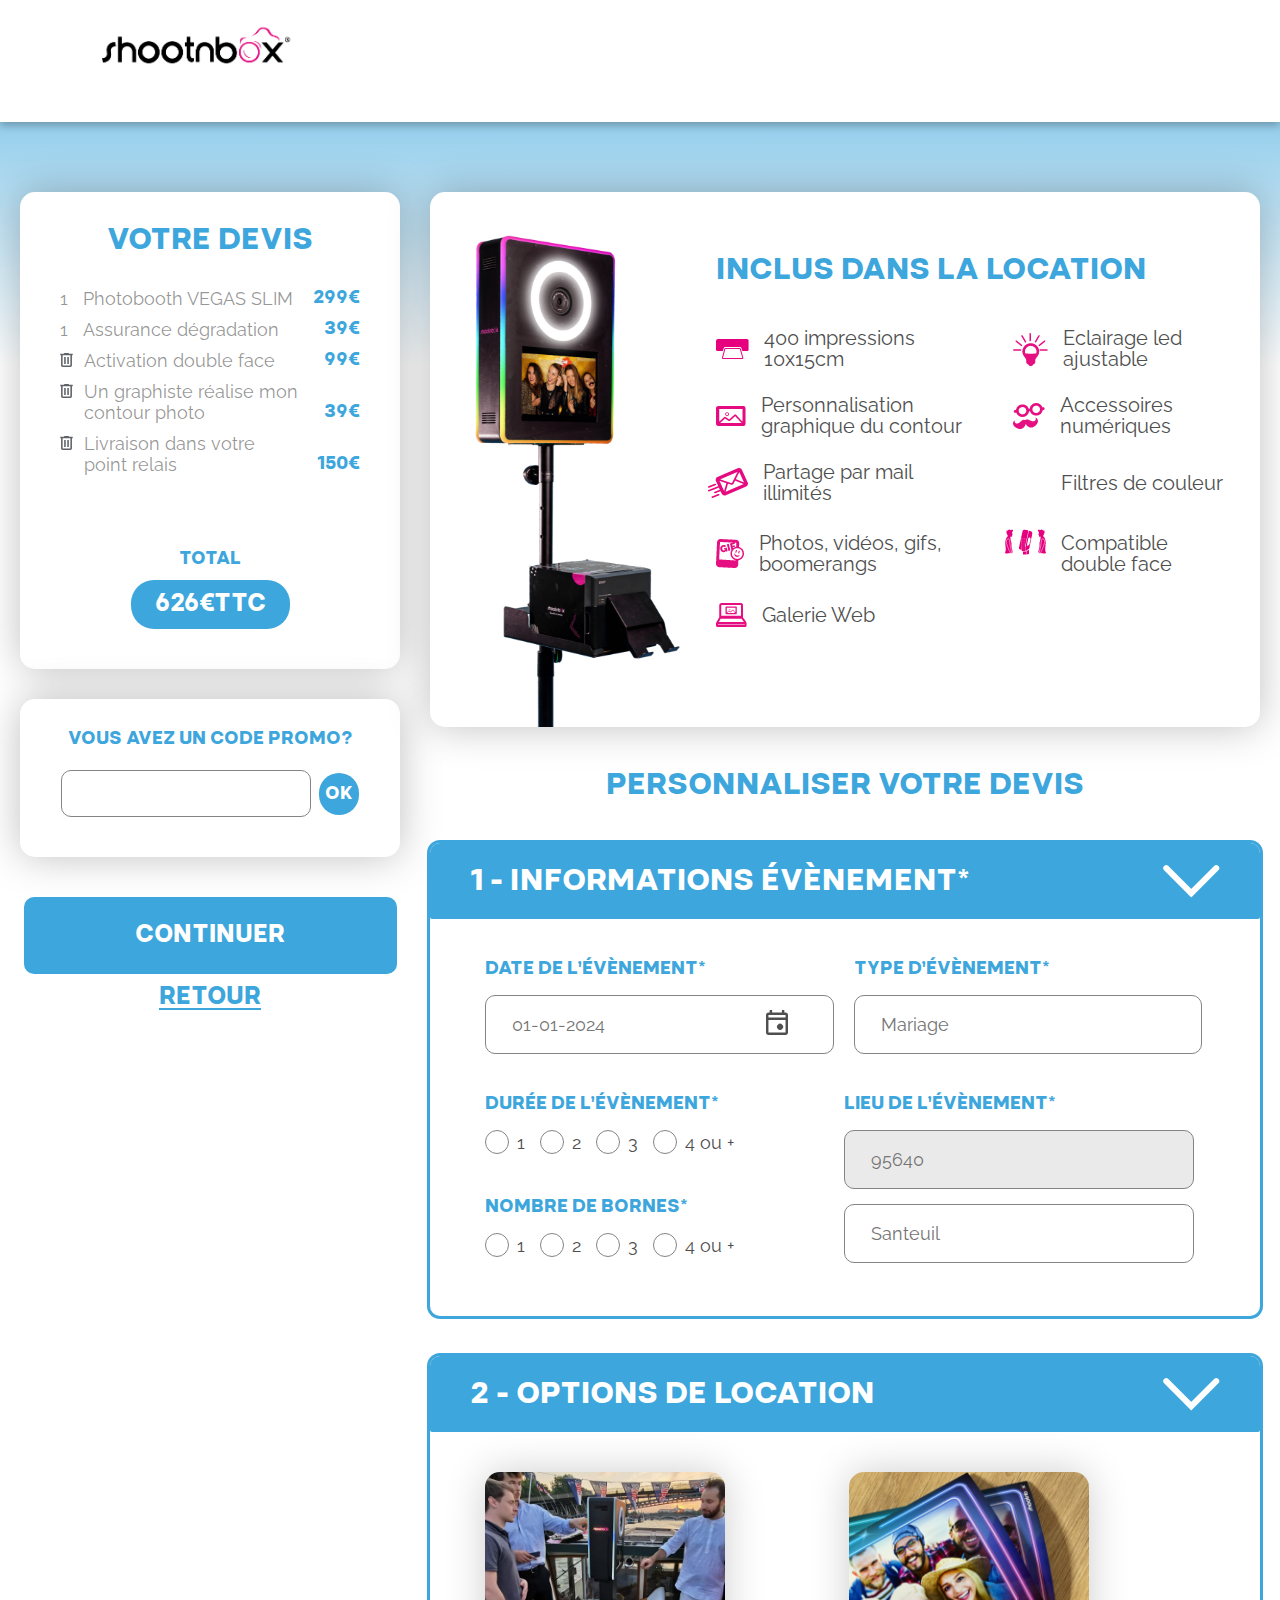
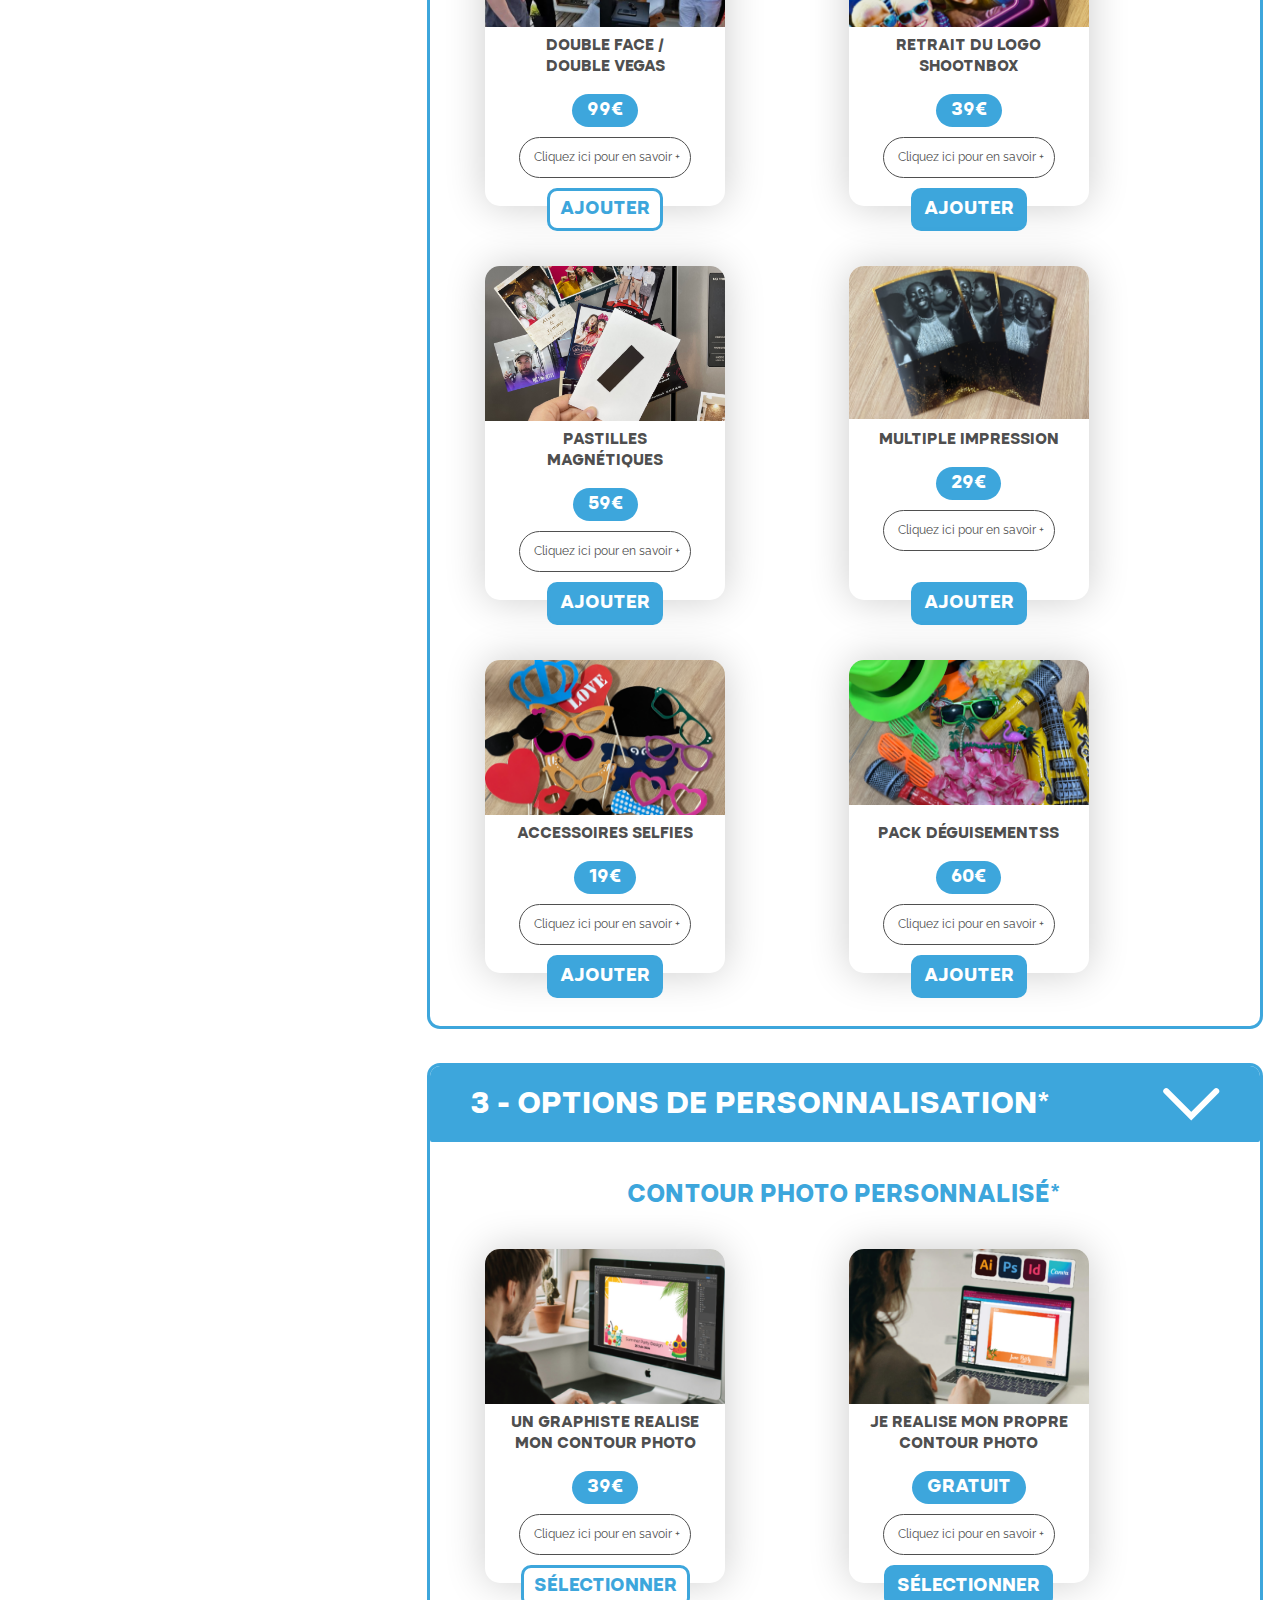
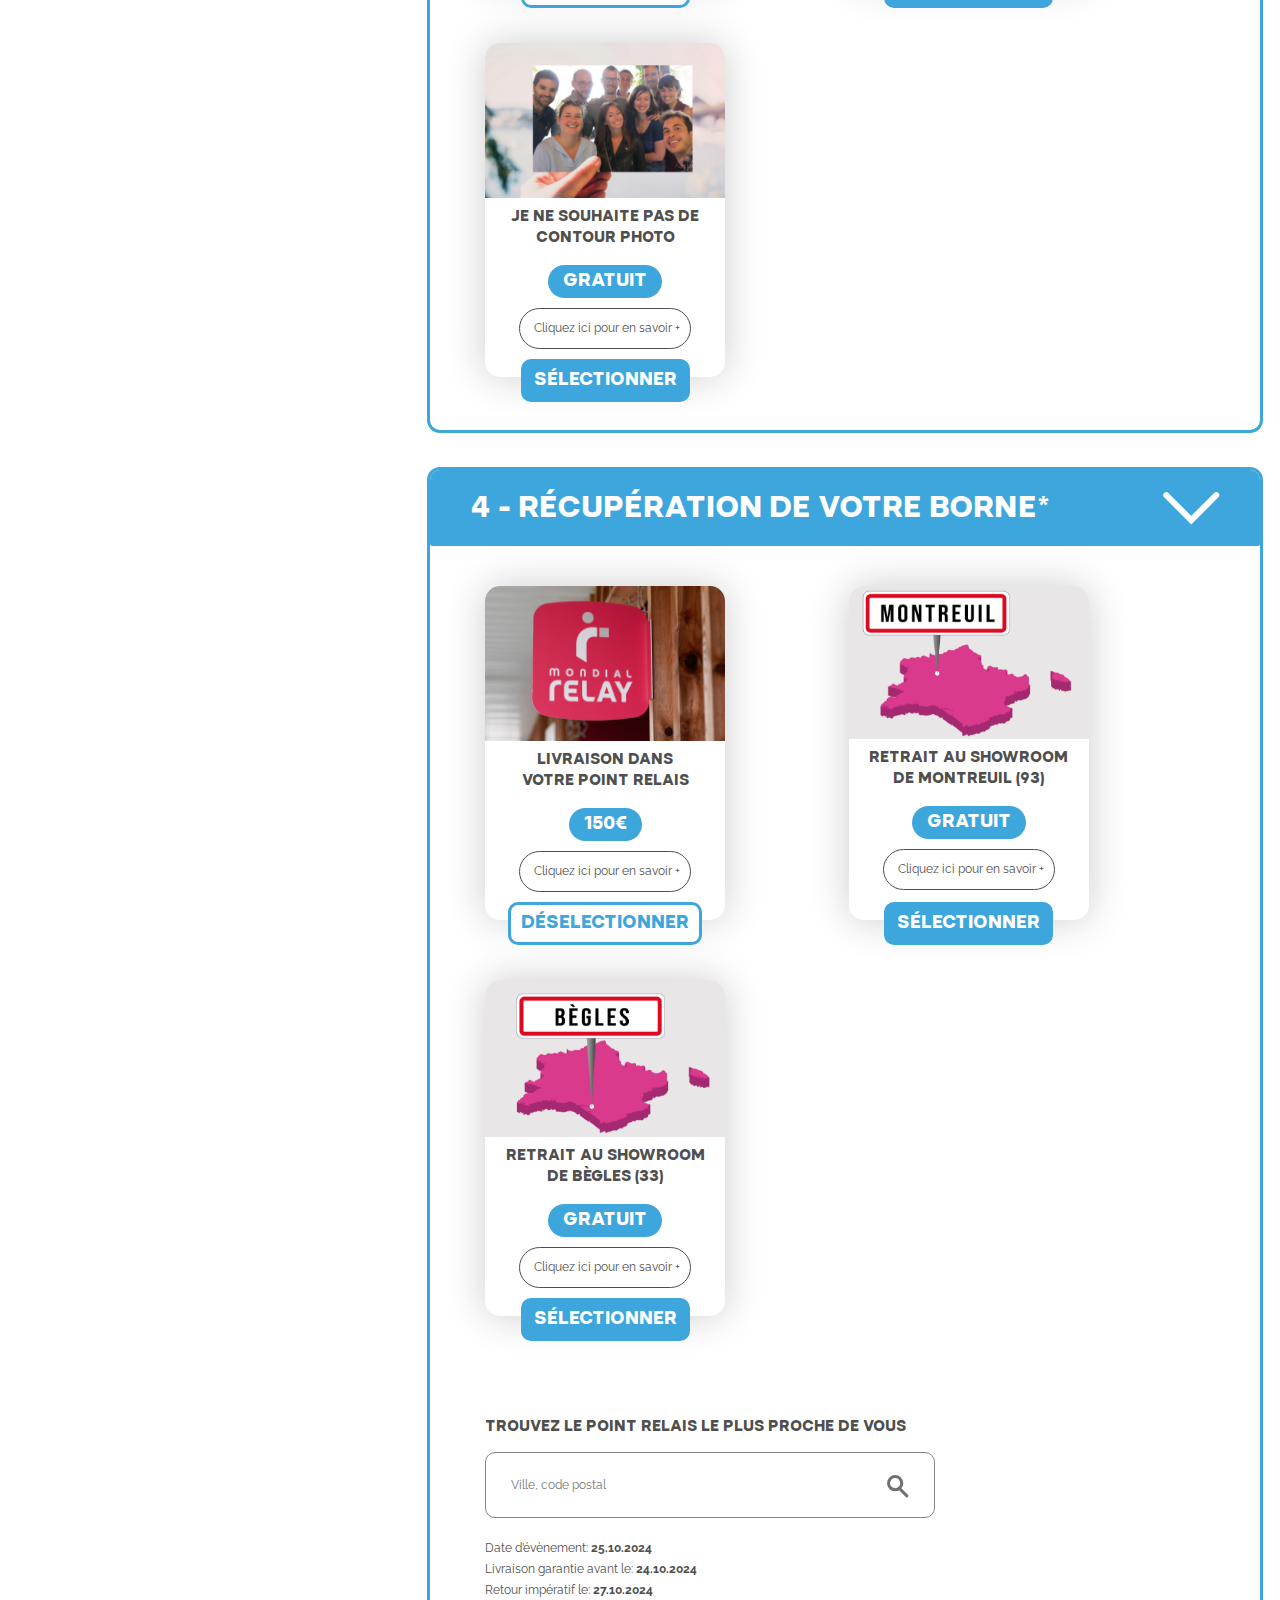
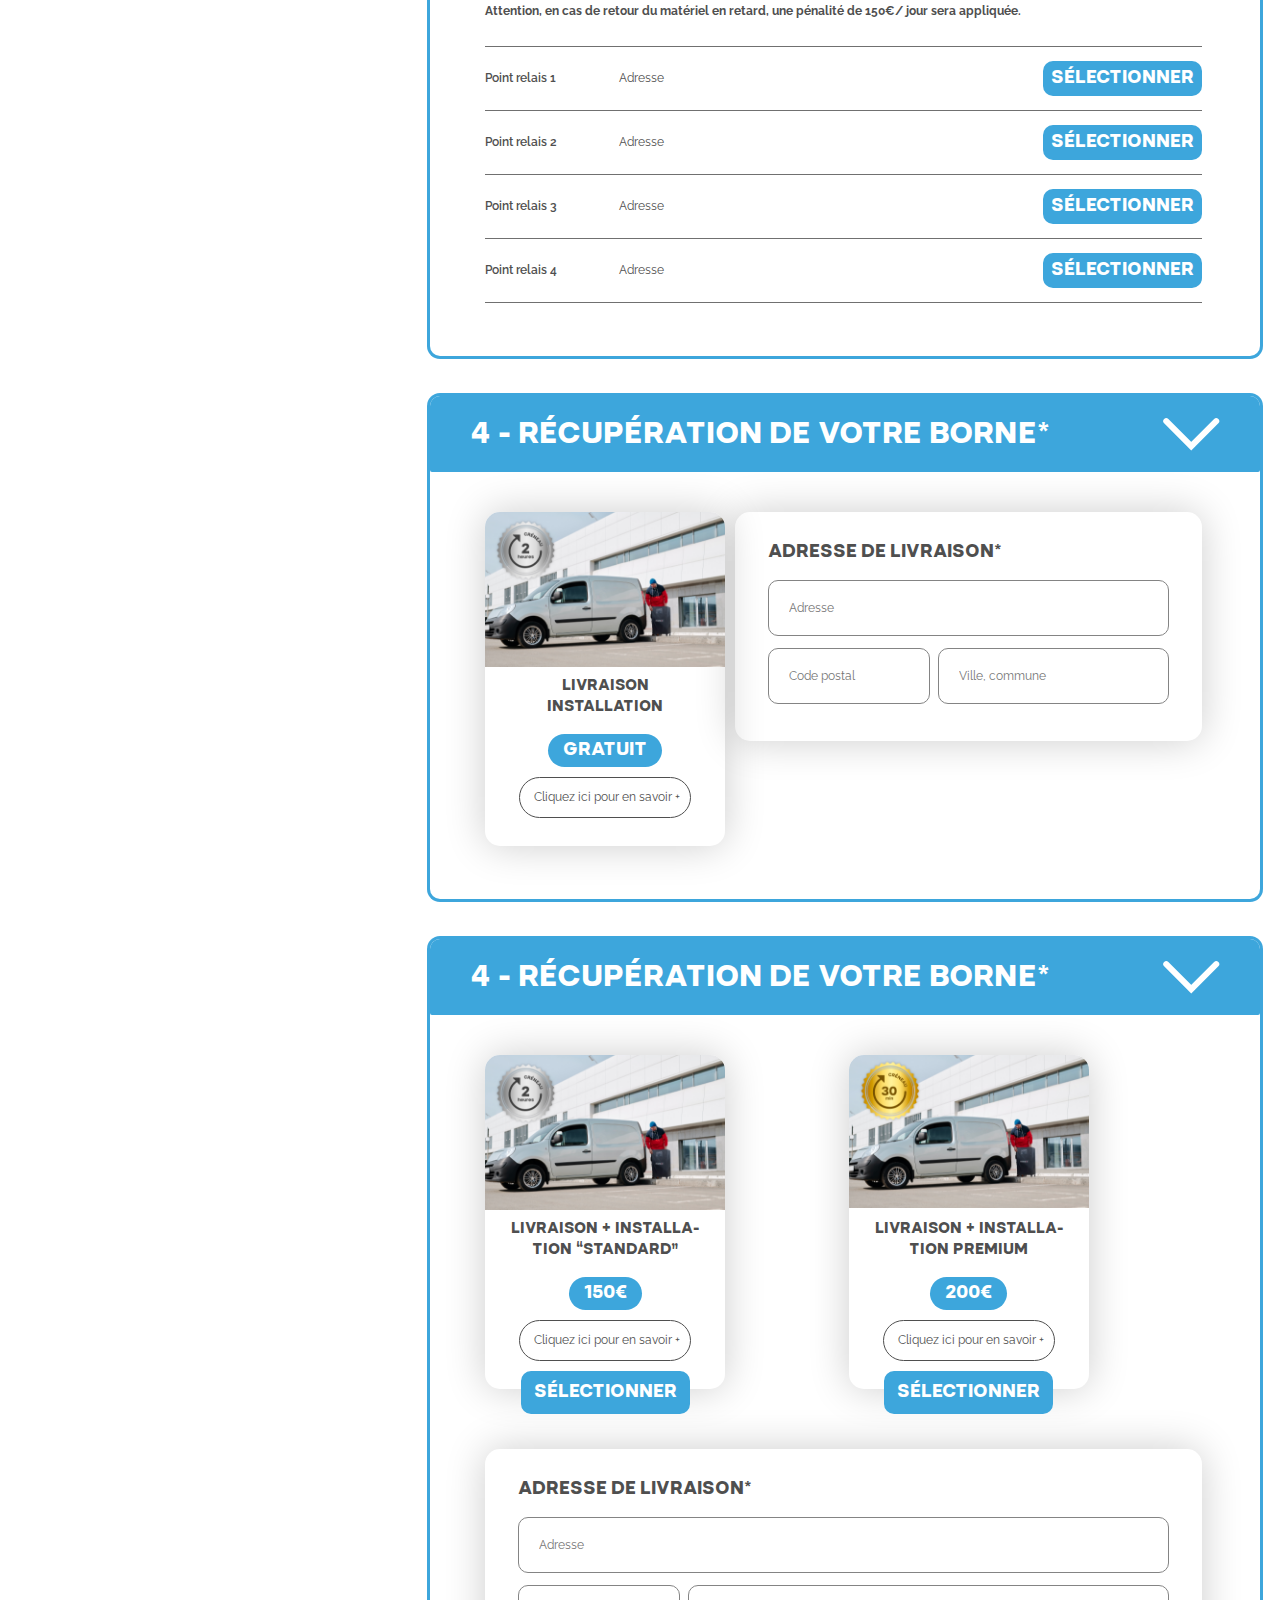
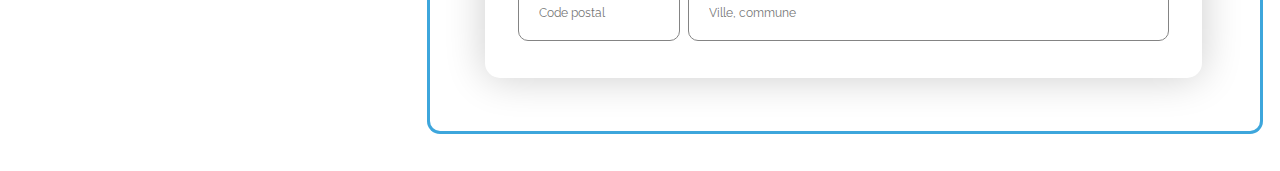
==== commit a0bcd507: "fix responsisve" ====
--- a/blue.html
+++ b/blue.html
@@ -451,7 +451,7 @@
                             </div>
                             <div class="cart-personalization__item">
                                 <button class="cart-personalization__header">
-                                    <h2 class="title">3 - OPTIONS de PERSONNALISATION*</h2>
+                                    <h2 class="title">4 - RÉCUPÉRATION DE VOTRE BORNE*</h2>
                                     <svg xmlns="http://www.w3.org/2000/svg" width="58.485" height="33.485" viewBox="0 0 58.485 33.485">
                                         <path id="Vector_4" data-name="Vector 4" d="M50,25,25,0,0,25" transform="translate(54.243 29.243) rotate(180)" fill="none" stroke="#fff" stroke-linecap="round" stroke-width="6"/>
                                     </svg>                                      
@@ -578,6 +578,125 @@
                                     </div>
                                 </div>
                             </div>
+                            <div class="cart-personalization__item">
+                                <button class="cart-personalization__header">
+                                    <h2 class="title">4 - RÉCUPÉRATION DE VOTRE BORNE*</h2>
+                                    <svg xmlns="http://www.w3.org/2000/svg" width="58.485" height="33.485" viewBox="0 0 58.485 33.485">
+                                        <path id="Vector_4" data-name="Vector 4" d="M50,25,25,0,0,25" transform="translate(54.243 29.243) rotate(180)" fill="none" stroke="#fff" stroke-linecap="round" stroke-width="6"/>
+                                    </svg>                                      
+                                </button>
+                                <div class="cart-personalization__dropdown cart-personalization__dropdown-delivery">
+                                    <div class="dropdown-card__wrapper dropdown-card__wrapper--delviery">
+                                        <div class="dropdown-card">
+                                            <div class="dropdown-card__content">
+                                                <img src="img/dropdown13.png" alt="" class="dropdown-card__img" style>
+                                                <h3 class="primary-text">LIVRAISON <br>installation</h3>
+                                                <span class="primary-text dropdown-card__price">GRATUIT</span>
+                                                <button class="primary-text dropdown-card__details">Cliquez ici pour en savoir +</button>
+                                            </div>
+                                            <div class="dropdown-card__details-info" style="display: none;">
+                                                <svg xmlns="http://www.w3.org/2000/svg" width="22" height="22" viewBox="0 0 22 22">
+                                                    <g id="Сгруппировать_5" data-name="Сгруппировать 5" transform="translate(-1174 -2522)">
+                                                      <g id="Ellipse_18" data-name="Ellipse 18" transform="translate(1174 2522)" fill="none" stroke="#4f4f4f" stroke-width="1">
+                                                        <circle cx="11" cy="11" r="11" stroke="none"/>
+                                                        <circle cx="11" cy="11" r="10.5" fill="none"/>
+                                                      </g>
+                                                      <g id="Сгруппировать_4" data-name="Сгруппировать 4" transform="translate(870 2163.5)">
+                                                        <line id="Линия_1" data-name="Линия 1" x1="9" y2="10" transform="translate(310.5 364.5)" fill="none" stroke="#4f4f4f" stroke-linecap="round" stroke-width="2"/>
+                                                        <line id="Линия_2" data-name="Линия 2" x2="9" y2="10" transform="translate(310.5 364.5)" fill="none" stroke="#4f4f4f" stroke-linecap="round" stroke-width="2"/>
+                                                      </g>
+                                                    </g>
+                                                </svg>
+                                                <h3 class="primary-text">JE RÉALISE MON PROPRE CONTOUR PHOTO</h3>
+                                                 <p class="primary-text">Retrouvez notre catalogue de contour photo via notre outil en ligne gratuit. Vous pouvez ainsi choisir votre contour et ajouter le texte de votre choix.</p>
+                                            </div>                                                                                
+                                        </div>
+                                        <div class="dropdown__delivery">
+                                            <form action="" class="dropdown-delivery__form">
+                                                <h3 class="primary-text">ADRESSE DE LIVRAISON*</h3>
+                                                <input type="text" class="input" placeholder="Adresse">
+                                                <div class="dropdown-delivery__input-wrapper">
+                                                    <input type="text" class="input" placeholder="Code postal">
+                                                    <input type="text" class="input" placeholder="Ville, commune">
+                                                </div>
+                                            </form>
+                                        </div>  
+                                    </div>
+
+                                </div>
+                            </div>
+                            <div class="cart-personalization__item">
+                                <button class="cart-personalization__header">
+                                    <h2 class="title">4 - RÉCUPÉRATION DE VOTRE BORNE*</h2>
+                                    <svg xmlns="http://www.w3.org/2000/svg" width="58.485" height="33.485" viewBox="0 0 58.485 33.485">
+                                        <path id="Vector_4" data-name="Vector 4" d="M50,25,25,0,0,25" transform="translate(54.243 29.243) rotate(180)" fill="none" stroke="#fff" stroke-linecap="round" stroke-width="6"/>
+                                    </svg>                                      
+                                </button>
+                                <div class="cart-personalization__dropdown cart-personalization__dropdown-delivery">
+                                    <div class="dropdown-card__wrapper">
+                                        <div class="dropdown-card">
+                                            <div class="dropdown-card__content">
+                                                <img src="img/dropdown13.png" alt="" class="dropdown-card__img" style>
+                                                <h3 class="primary-text">LIVRAISON + installa-<br>tion “STANDARD”</h3>
+                                                <span class="primary-text dropdown-card__price">150€</span>
+                                                <button class="primary-text dropdown-card__details">Cliquez ici pour en savoir +</button>
+                                            </div>
+                                            <div class="dropdown-card__details-info" style="display: none;">
+                                                <svg xmlns="http://www.w3.org/2000/svg" width="22" height="22" viewBox="0 0 22 22">
+                                                    <g id="Сгруппировать_5" data-name="Сгруппировать 5" transform="translate(-1174 -2522)">
+                                                      <g id="Ellipse_18" data-name="Ellipse 18" transform="translate(1174 2522)" fill="none" stroke="#4f4f4f" stroke-width="1">
+                                                        <circle cx="11" cy="11" r="11" stroke="none"/>
+                                                        <circle cx="11" cy="11" r="10.5" fill="none"/>
+                                                      </g>
+                                                      <g id="Сгруппировать_4" data-name="Сгруппировать 4" transform="translate(870 2163.5)">
+                                                        <line id="Линия_1" data-name="Линия 1" x1="9" y2="10" transform="translate(310.5 364.5)" fill="none" stroke="#4f4f4f" stroke-linecap="round" stroke-width="2"/>
+                                                        <line id="Линия_2" data-name="Линия 2" x2="9" y2="10" transform="translate(310.5 364.5)" fill="none" stroke="#4f4f4f" stroke-linecap="round" stroke-width="2"/>
+                                                      </g>
+                                                    </g>
+                                                </svg>
+                                                <h3 class="primary-text">JE RÉALISE MON PROPRE CONTOUR PHOTO</h3>
+                                                 <p class="primary-text">Retrouvez notre catalogue de contour photo via notre outil en ligne gratuit. Vous pouvez ainsi choisir votre contour et ajouter le texte de votre choix.</p>                                                                                
+                                            </div>
+                                            <button class="dropdown-card__button button primary-text">SÉLECTIONNER</button>
+                                        </div>
+                                        <div class="dropdown-card">
+                                            <div class="dropdown-card__content">
+                                                <img src="img/dropdown14.png" alt="" class="dropdown-card__img">
+                                                <h3 class="primary-text">LIVRAISON + installa-<br>tion PREMIUM</h3>
+                                                <span class="primary-text dropdown-card__price">200€</span>
+                                                <button class="primary-text dropdown-card__details">Cliquez ici pour en savoir +</button>
+                                            </div>
+                                            <div class="dropdown-card__details-info" style="display: none;">
+                                                <svg xmlns="http://www.w3.org/2000/svg" width="22" height="22" viewBox="0 0 22 22">
+                                                    <g id="Сгруппировать_5" data-name="Сгруппировать 5" transform="translate(-1174 -2522)">
+                                                      <g id="Ellipse_18" data-name="Ellipse 18" transform="translate(1174 2522)" fill="none" stroke="#4f4f4f" stroke-width="1">
+                                                        <circle cx="11" cy="11" r="11" stroke="none"/>
+                                                        <circle cx="11" cy="11" r="10.5" fill="none"/>
+                                                      </g>
+                                                      <g id="Сгруппировать_4" data-name="Сгруппировать 4" transform="translate(870 2163.5)">
+                                                        <line id="Линия_1" data-name="Линия 1" x1="9" y2="10" transform="translate(310.5 364.5)" fill="none" stroke="#4f4f4f" stroke-linecap="round" stroke-width="2"/>
+                                                        <line id="Линия_2" data-name="Линия 2" x2="9" y2="10" transform="translate(310.5 364.5)" fill="none" stroke="#4f4f4f" stroke-linecap="round" stroke-width="2"/>
+                                                      </g>
+                                                    </g>
+                                                </svg>
+                                                <h3 class="primary-text">JE RÉALISE MON PROPRE CONTOUR PHOTO</h3>
+                                                 <p class="primary-text">Retrouvez notre catalogue de contour photo via notre outil en ligne gratuit. Vous pouvez ainsi choisir votre contour et ajouter le texte de votre choix.</p>                                                                                
+                                            </div>
+                                            <button class="dropdown-card__button button primary-text">SÉLECTIONNER</button>
+                                        </div>
+                                    </div> 
+                                    <div class="dropdown__delivery">
+                                        <form action="" class="dropdown-delivery__form">
+                                            <h3 class="primary-text">ADRESSE DE LIVRAISON*</h3>
+                                            <input type="text" class="input" placeholder="Adresse">
+                                            <div class="dropdown-delivery__input-wrapper">
+                                                <input type="text" class="input" placeholder="Code postal">
+                                                <input type="text" class="input" placeholder="Ville, commune">
+                                            </div>
+                                        </form>
+                                    </div> 
+                                </div>
+                            </div>
                         </div>
                     </div>
                 </div>
--- a/css/style.css
+++ b/css/style.css
@@ -134,6 +134,7 @@
     max-width: 1380px;
     width: 100%;
     margin: 0 auto;
+    padding: 0 20px 20px;
 }
 
 
@@ -319,6 +320,7 @@
 .next-button {
     width: 67px;
     height: 67px;
+    min-width: 67px;
     border-radius: 500px;
     display: flex;
     justify-content: center;
@@ -356,6 +358,11 @@
     color: var(--color-accent);
 }
 
+.confirm__content-wrapper img {
+    width: 100%;
+    max-width: 600px;
+}
+
 .confirm__button-wrapper {
     display: flex;
     flex-direction: column;
@@ -373,13 +380,14 @@
 
 .cart-section {
     margin-top: 70px;
+    gap: 30px;
     display: flex;
     justify-content: space-between;
 }
 
 .cart__sidebar {
-    max-width: 373px;
-    width: 100%;
+    width: 380px;
+    min-width: 380px;
 }
 
 .cart-sidebar__item {
@@ -524,6 +532,7 @@
     display: grid;
     margin-top: 40px;
     grid-template-columns: 1fr 1fr;
+    padding-bottom: 20px;
     gap: 25px 50px;
 }
 
@@ -565,6 +574,14 @@
     box-shadow: 0 0 0 3px var(--color-accent);
     border-radius: 10px;
     overflow: hidden;
+}
+
+.cart-personalization__item.hidden .cart-personalization__dropdown {
+    display: none;
+}
+
+.cart-personalization__item.hidden button svg {
+    transform: rotate(180deg);
 }
 
 .cart-personalization__header {
@@ -579,6 +596,10 @@
     width: 100%;
 }
 
+.cart-personalization__header svg {
+    min-width: 33px;
+}
+
 .cart-personalization__dropdown {
     padding: 40px 58px 53px 55px;
     display: flex;
@@ -594,8 +615,9 @@
 
 .dropdown-card__wrapper {
     display: grid;
-    grid-template-columns: 1fr 1fr 1fr;
-    gap: 60px 50px;
+    width: 100%;
+    grid-template-columns: repeat(auto-fill, minmax(240px, 1fr));
+    gap: 60px 10px;
 }
 
 .dropdown-card {
@@ -703,6 +725,7 @@
 .personalization-form__wrapper:first-child .personalization__form {
     display: flex;
     justify-content: space-between;
+    gap: 0 20px;
 }
 
 
@@ -847,6 +870,54 @@
     margin-left: auto;
 }
 
+.cart-personalization__dropdown-delivery {
+    align-items: flex-start;
+}
+
+.dropdown-card__wrapper--delviery {
+    display: flex;
+    width: 100%;
+}
+
+.dropdown__delivery {
+    width: 100%;
+}
+
+.dropdown-delivery__form {
+    padding: 30px 33px 37px 33px;
+    background-color: var(--color-white);
+    border-radius: 15px;
+    box-shadow: var(--boxshadow-card2);
+    width: 100%;
+}
+
+.dropdown-delivery__form h3 {
+    color: var(--color-primary);
+    font-weight: 800;
+    font-family: var(--font-nominee);
+    margin-bottom: 17px;
+}
+
+.dropdown-delivery__form input {
+    max-width: 100%;
+    width: 100%;
+    font-size: 12px;
+}
+
+.dropdown-delivery__input-wrapper {
+    display: flex; 
+    gap: 8px;
+    margin-top: 12px;
+}
+
+.dropdown-delivery__input-wrapper input:first-child {
+    max-width: 162px;
+}
+
+.cart-personalization__dropdown-delivery {
+    gap: 60px;
+}
+
 /* order info */
 
 .order-info__section {
@@ -865,6 +936,7 @@
 
 .order-info__wrapper {
     margin-top: 26px;
+    gap: 30px;
 }
 
 .order-info__wrapper {
@@ -929,6 +1001,7 @@
 .order-info__input-wrapper {
     display: flex;
     justify-content: space-between;
+    gap: 20px;
 }
 
 .order-info__form input {
@@ -948,6 +1021,8 @@
     margin-left: auto;
     max-width: 582px;
     width: 100%;
+    padding-left: 20px;
+    padding-right: 20px;
     font-weight: 800;
     font-family: var(--font-nominee);
 }
@@ -994,4 +1069,105 @@
     font-weight: 800;
     font-family: var(--font-nominee);
     background-color: var(--color-grey);
+}
+
+.js-form-tab {
+    display: none;
+}
+
+.js-form-tab.active {
+    display: flex;
+}
+
+@media (max-width: 1140px) {
+    .cart-section {
+        flex-direction: column-reverse;
+    }
+    
+}
+
+@media (max-width: 876px) {
+    .order-info__wrapper {
+        flex-direction: column-reverse;
+    }
+
+    .cart__sidebar {
+        max-width: none;
+        min-width: auto;
+        width: 100%;
+    }
+    .order-info__right,
+    .cart-item__list--order,
+    .order-info__info,
+    .cart-sidebar__item {
+        padding: 20px 16px;
+    }
+    .title {
+        font-size: 24px;
+    }
+    .order-info__section {
+        margin-top: 40px;
+    }
+    .form-page__content {
+        margin-top: 100px;
+    }
+    .button.text-large {
+        font-size: 20px;
+    }
+    .product-info__advantages {
+        grid-template-columns: 1fr;
+    }
+    .personalization-form__wrapper:first-child .personalization__form {
+        flex-wrap: wrap;
+    }
+    .personalization-form__wrapper:first-child .personalization__form .personalization__input-wrapper:first-child {
+        margin-bottom: 20px;
+    }
+    .form-wrapper__container {
+        flex-direction: column;
+        gap: 20px;
+    }
+    .cart-personalization__dropdown {
+        padding: 30px 20px;
+    }
+    .dropdown-card__wrapper--delviery {
+        flex-direction: column;
+    }
+
+}
+
+@media (max-width: 560px) {
+    .cart__product-info {
+        flex-direction: column;
+        padding: 20px;
+    }
+    .cart__product-info img {
+        max-width: fit-content;
+        max-height: 400px;
+        object-fit: contain;
+    }
+    .product-info__content h2 {
+        margin-top: 20px;
+    }
+    .cart-personalization__header {
+        padding: 20px;
+        gap: 20px;
+    }
+    .title {
+        font-size: 20px;
+        line-height: 26px;
+    }
+}
+
+@media (max-width: 420px) {
+    .dropdown-adress__list li {
+        flex-wrap: wrap;
+    }
+    .dropdown-adress__list li button {
+        margin-right: auto;
+        margin-top: 20px;
+    }
+    .dropdown-adress__list p {
+        max-width: 150px;
+    }
 }